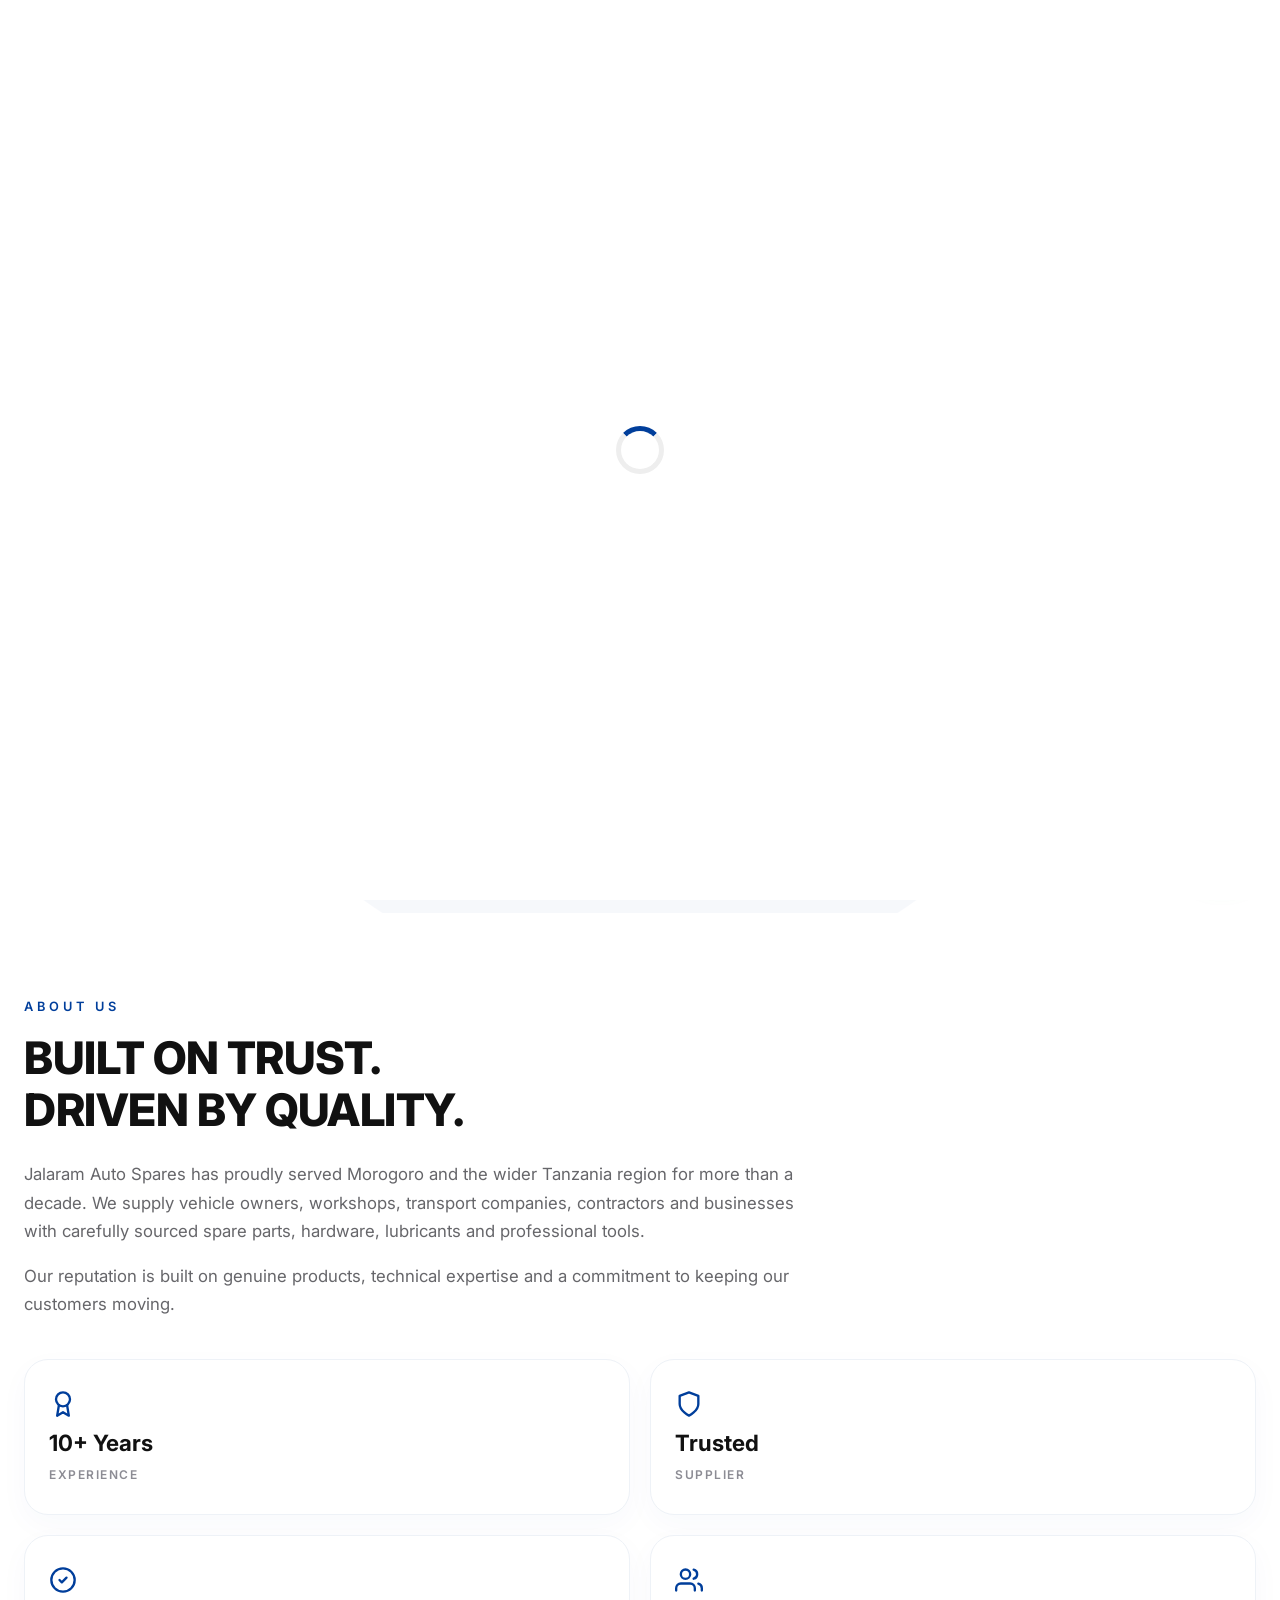
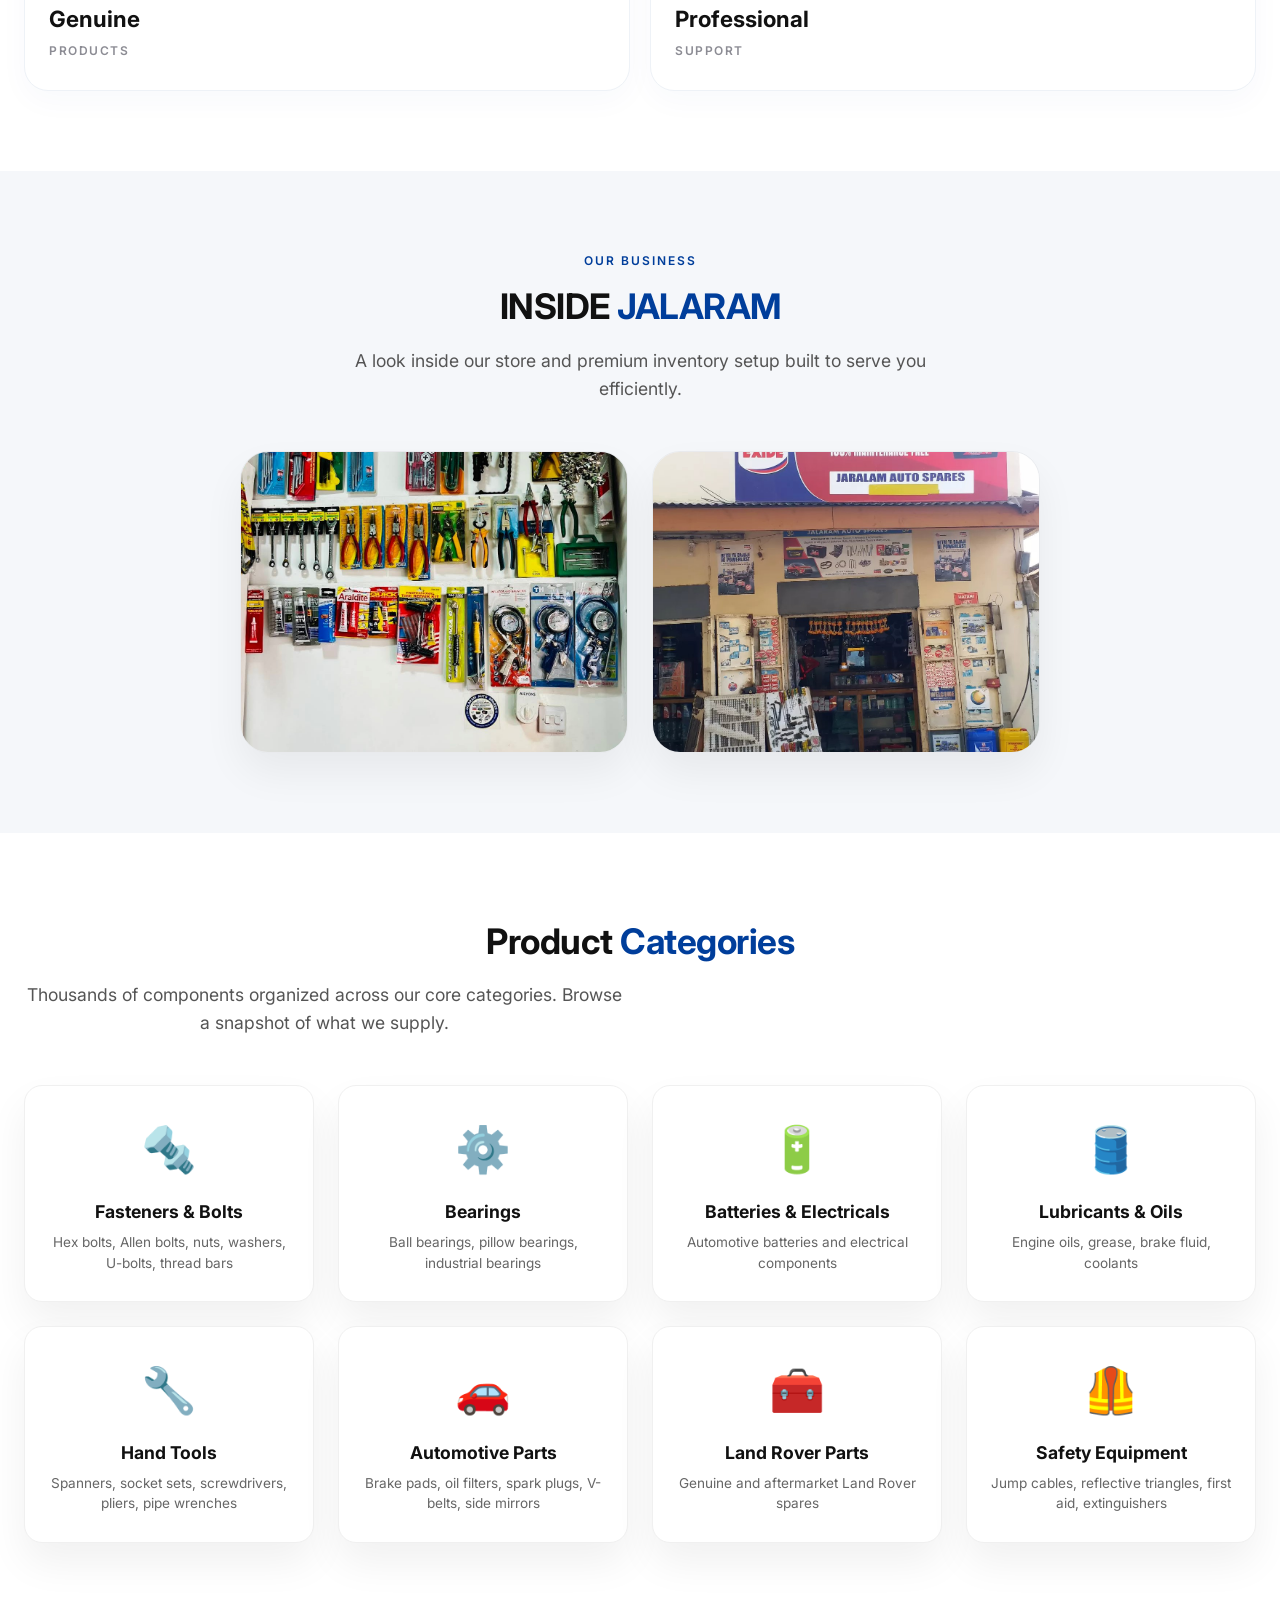
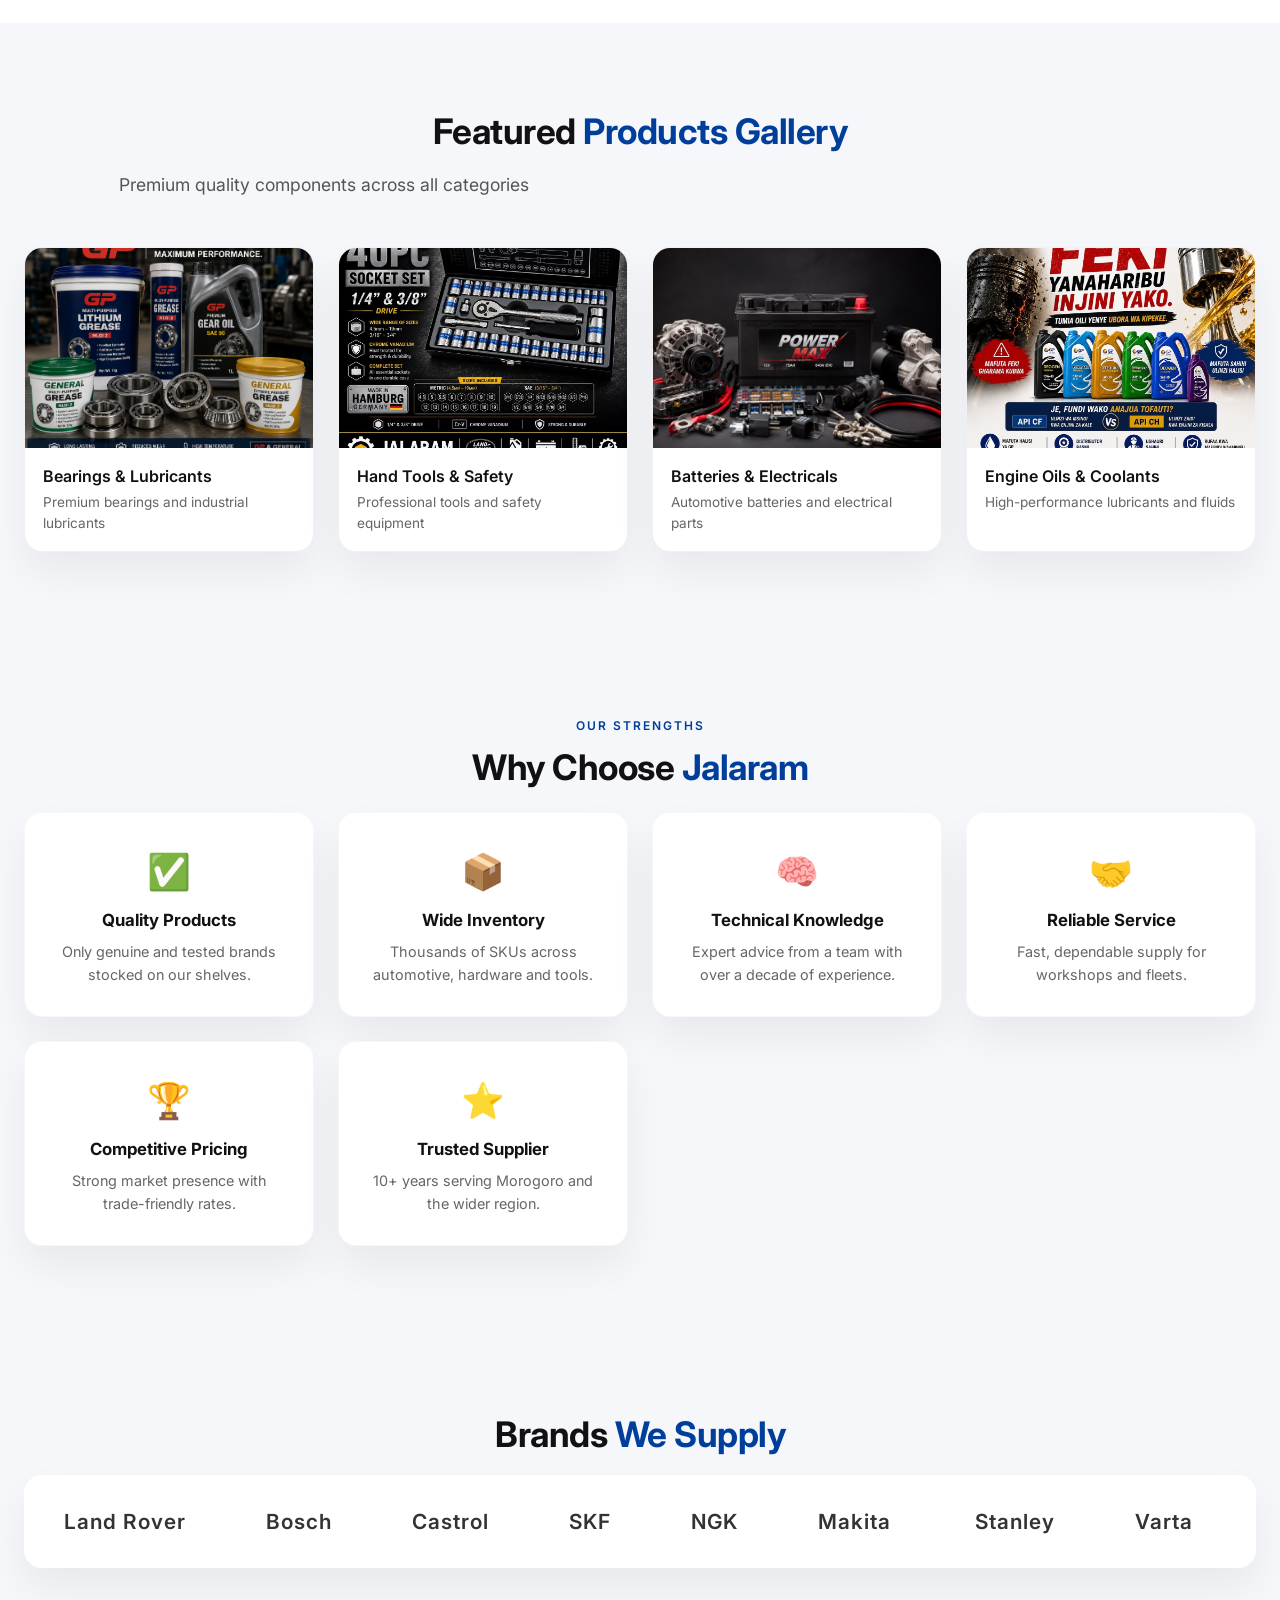
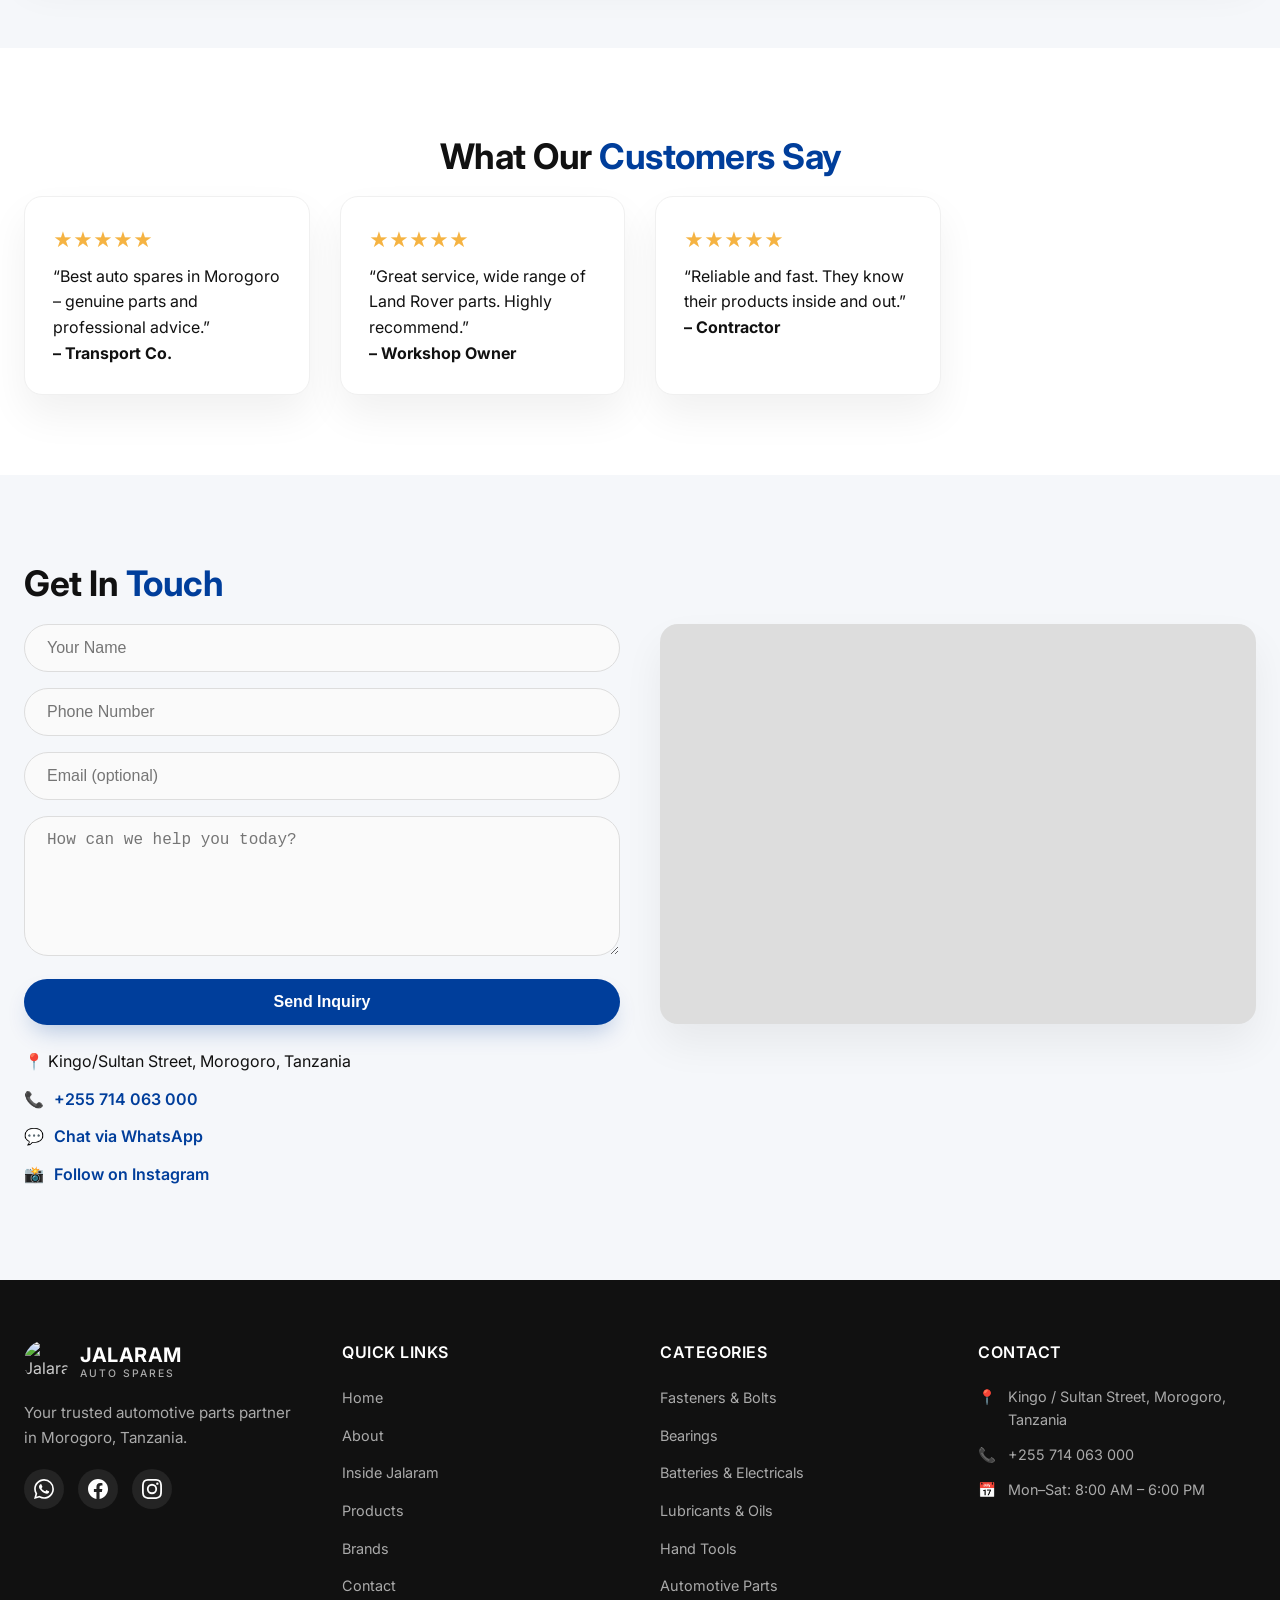
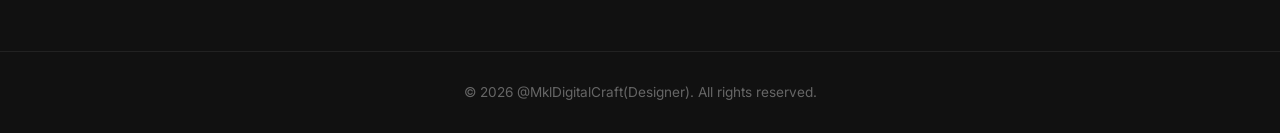
==== index.html @ 0042d27e "Add files via upload" ====
<!DOCTYPE html>
<html lang="en">
<head>
  <meta charset="UTF-8" />
  <meta name="viewport" content="width=device-width, initial-scale=1.0, maximum-scale=1.5" />
  <title>Jalaram Auto Spares – Premium Automotive Parts Tanzania</title>
  <meta name="description" content="Trusted automotive spare parts supplier in Morogoro, Tanzania. 10+ years experience. Bearings, batteries, lubricants, Land Rover parts & more." />
  <link rel="canonical" href="https://jalaramautospares.co.tz" />
  <meta property="og:title" content="Jalaram Auto Spares – Premium Automotive Parts" />
  <meta property="og:description" content="Quality spare parts, bearings, batteries, lubricants and professional tools in Morogoro." />
  <meta property="og:url" content="https://jalaramautospares.co.tz" />
  <meta property="og:type" content="website" />
  
    <link rel="stylesheet" href="style.css">
  
  <!-- Inter Font for Clean Typography -->
  <link rel="preconnect" href="https://fonts.googleapis.com">
  <link rel="preconnect" href="https://fonts.gstatic.com" crossorigin>
  <link href="https://fonts.googleapis.com/css2?family=Inter:wght@400;500;600;700&display=swap" rel="stylesheet">

  <script type="application/ld+json">
    {
      "@context": "https://schema.org",
      "@type": "AutomotiveBusiness",
      "name": "Jalaram Auto Spares",
      "description": "Premium automotive spare parts supplier in Morogoro, Tanzania.",
      "address": {
        "@type": "PostalAddress",
        "streetAddress": "Kingo/Sultan Street",
        "addressLocality": "Morogoro",
        "addressCountry": "TZ"
      },
      "telephone": "+255714063000",
      "url": "https://jalaramautospares.co.tz",
      "sameAs": [
        "https://www.instagram.com/jalaram_auto_spares_morogoro/",
        "https://api.whatsapp.com/send?phone=255714063000",
        "https://www.facebook.com/jalaramautospares"
      ]
    }
  </script>

</head>
<body>
<div id="loader"><div class="loader-spinner"></div></div>

<div class="top-bar">
  <div class="container">
    <div><span>📞 +255 714 063 000</span><span>📍 Kingo/Sultan St, Morogoro</span></div>
    <div>🕒 Mon–Sat: 8:00 – 18:00</div>
  </div>
</div>

<nav class="navbar" id="navbar">
  <div class="container">
    <a href="#home" class="brand-wrapper">
      <img src="logo.jpg" alt="Jalaram Auto Spares Logo" class="brand-logo" />
      <div class="brand-text-block">
        <span class="brand-main-name">Jalaram</span>
        <span class="brand-sub-name">Auto Spares</span>
      </div>
    </a>
    <ul class="nav-links">
      <li><a href="#home">Home</a></li>
      <li><a href="#about">About</a></li>
      <li><a href="#inside-jalaram">Inside Jalaram</a></li>
      <li><a href="#products">Products</a></li>
      <li><a href="#brands">Brands</a></li>
      <li><a href="#testimonials">Reviews</a></li>
      <li><a href="#contact">Contact</a></li>
    </ul>
    <button class="hamburger" id="hamburger" aria-label="Menu"><span></span><span></span><span></span></button>
  </div>
</nav>

<div class="mobile-menu" id="mobileMenu">
  <div class="menu-inner">
    <button class="close-btn" id="closeMenu">✕</button>
    <div class="menu-logo">
      <div class="brand-wrapper">
        <img src="frontview.png" alt="Jalaram Auto Spares Logo" class="brand-logo" />
        <div class="brand-text-block">
          <span class="brand-main-name">Jalaram</span>
          <span class="brand-sub-name">Auto Spares</span>
        </div>
      </div>
    </div>
    <ul>
      <li><a href="#home">Home</a></li>
      <li><a href="#about">About</a></li>
      <li><a href="#inside-jalaram">Inside Jalaram</a></li>
      <li><a href="#products">Products</a></li>
      <li><a href="#brands">Brands</a></li>
      <li><a href="#testimonials">Reviews</a></li>
      <li><a href="#contact">Contact</a></li>
    </ul>
    <div class="menu-contact">
      <p>📞 <a href="tel:+255714063000">+255 714 063 000</a></p>
      <p>📍 Kingo/Sultan St, Morogoro</p>
    </div>
  </div>
</div>

<section class="hero" id="home">
  <div class="container">
    <div class="hero-content">
      <div class="brand-badge">JALARAM AUTO SPARES</div>
      <div class="tagline">● TRUSTED OVER A DECADE</div>
      <h1>YOUR TRUSTED <span>AUTOMOTIVE</span> PARTS PARTNER</h1>
      <p>Quality spare parts, bearings, batteries, lubricants and professional tools — engineered for performance, supplied with integrity.</p>
      <div class="hero-buttons">
        <a href="tel:+255714063000" class="btn btn-primary btn-call">📞 CALL NOW</a>
        <a href="https://api.whatsapp.com/send?phone=255714063000" target="_blank" class="btn btn-whatsapp">💬 WHATSAPP US</a>
      </div>
      <div class="hero-stats">
        <div class="stat"><span class="number">10+</span><span class="label">YEARS</span></div>
        <div class="stat"><span class="number">5000+</span><span class="label">PRODUCTS</span></div>
        <div class="stat"><span class="number">100%</span><span class="label">GENUINE</span></div>
      </div>
    </div>
    <div class="hero-image">
      <img src="frontview.png" alt="Jalaram Auto Spares storefront" loading="lazy">
    </div>
  </div>
</section>

<!-- UPDATED ABOUT US SECTION TO MATCH 1000260926.png -->
<section id="about">
  <div class="container">
    <div class="about-story">
      <span class="about-label">About Us</span>
      <h2 class="about-heading">Built on trust.<br>Driven by quality.</h2>
      <p>Jalaram Auto Spares has proudly served Morogoro and the wider Tanzania region for more than a decade. We supply vehicle owners, workshops, transport companies, contractors and businesses with carefully sourced spare parts, hardware, lubricants and professional tools.</p>
      <p>Our reputation is built on genuine products, technical expertise and a commitment to keeping our customers moving.</p>
    </div>
    
    <div class="about-grid">
      <!-- Card 1 -->
      <div class="about-card">
        <div class="about-card-icon">
          <svg width="28" height="28" viewBox="0 0 24 24" fill="none" stroke="currentColor" stroke-width="2" stroke-linecap="round" stroke-linejoin="round"><circle cx="12" cy="8" r="6"/><path d="M15.477 12.89 17 22l-5-3-5 3 1.523-9.11"/></svg>
        </div>
        <span class="main-text">10+ Years</span>
        <span class="sub-text">Experience</span>
      </div>
      
      <!-- Card 2 -->
      <div class="about-card">
        <div class="about-card-icon">
          <svg width="28" height="28" viewBox="0 0 24 24" fill="none" stroke="currentColor" stroke-width="2" stroke-linecap="round" stroke-linejoin="round"><path d="M12 22s8-4 8-10V5l-8-3-8 3v7c0 6 8 10 8 10z"/></svg>
        </div>
        <span class="main-text">Trusted</span>
        <span class="sub-text">Supplier</span>
      </div>
      
      <!-- Card 3 -->
      <div class="about-card">
        <div class="about-card-icon">
          <svg width="28" height="28" viewBox="0 0 24 24" fill="none" stroke="currentColor" stroke-width="2" stroke-linecap="round" stroke-linejoin="round"><circle cx="12" cy="12" r="10"/><path d="m9 12 2 2 4-4"/></svg>
        </div>
        <span class="main-text">Genuine</span>
        <span class="sub-text">Products</span>
      </div>
      
      <!-- Card 4 -->
      <div class="about-card">
        <div class="about-card-icon">
          <svg width="28" height="28" viewBox="0 0 24 24" fill="none" stroke="currentColor" stroke-width="2" stroke-linecap="round" stroke-linejoin="round"><path d="M17 21v-2a4 4 0 0 0-4-4H5a4 4 0 0 0-4 4v2"/><circle cx="9" cy="7" r="4"/><path d="M23 21v-2a4 4 0 0 0-3-3.87"/><path d="M16 3.13a4 4 0 0 1 0 7.75"/></svg>
        </div>
        <span class="main-text">Professional</span>
        <span class="sub-text">Support</span>
      </div>
    </div>
  </div>
</section>

<section id="inside-jalaram" class="bg-light">
  <div class="container text-center">
    <span style="font-size:0.75rem; text-transform:uppercase; letter-spacing:2px; color:var(--primary); font-weight:600; display:block; margin-bottom:8px;">OUR BUSINESS</span>
    <h2 class="section-title">INSIDE <span>JALARAM</span></h2>
    <p class="section-sub">A look inside our store and premium inventory setup built to serve you efficiently.</p>
    
    <div class="inside-jalaram-grid">
      <div class="inside-card">
        <img src="in.png" alt="Inside Jalaram Auto Spares - Shelves and Stock" loading="lazy">
      </div>
      <div class="inside-card">
        <img src="into.png" alt="Jalaram Auto Spares Premium Tools" loading="lazy">
      </div>
    </div>
  </div>
</section>

<section id="products">
  <div class="container">
    <h2 class="section-title text-center">Product <span>Categories</span></h2>
    <p class="section-sub text-center">Thousands of components organized across our core categories. Browse a snapshot of what we supply.</p>
    <div class="category-grid">
      <div class="category-item">
        <div class="icon">🔩</div>
        <h4>Fasteners & Bolts</h4>
        <p>Hex bolts, Allen bolts, nuts, washers, U-bolts, thread bars</p>
      </div>
      <div class="category-item">
        <div class="icon">⚙️</div>
        <h4>Bearings</h4>
        <p>Ball bearings, pillow bearings, industrial bearings</p>
      </div>
      <div class="category-item">
        <div class="icon">🔋</div>
        <h4>Batteries & Electricals</h4>
        <p>Automotive batteries and electrical components</p>
      </div>
      <div class="category-item">
        <div class="icon">🛢️</div>
        <h4>Lubricants & Oils</h4>
        <p>Engine oils, grease, brake fluid, coolants</p>
      </div>
      <div class="category-item">
        <div class="icon">🔧</div>
        <h4>Hand Tools</h4>
        <p>Spanners, socket sets, screwdrivers, pliers, pipe wrenches</p>
      </div>
      <div class="category-item">
        <div class="icon">🚗</div>
        <h4>Automotive Parts</h4>
        <p>Brake pads, oil filters, spark plugs, V-belts, side mirrors</p>
      </div>
      <div class="category-item">
        <div class="icon">🧰</div>
        <h4>Land Rover Parts</h4>
        <p>Genuine and aftermarket Land Rover spares</p>
      </div>
      <div class="category-item">
        <div class="icon">🦺</div>
        <h4>Safety Equipment</h4>
        <p>Jump cables, reflective triangles, first aid, extinguishers</p>
      </div>
    </div>
  </div>
</section>

<section id="gallery" class="bg-light">
  <div class="container">
    <h2 class="section-title text-center">Featured <span>Products Gallery</span></h2>
    <p class="section-sub text-center">Premium quality components across all categories</p>
    <div class="featured-grid">
      <div class="featured-card">
        <img src="bearing.png" alt="Bearings & Lubricants" loading="lazy">
        <div class="info"><h4>Bearings & Lubricants</h4><p>Premium bearings and industrial lubricants</p></div>
      </div>
      <div class="featured-card">
        <img src="hander.png" alt="Hand Tools & Safety" loading="lazy">
        <div class="info"><h4>Hand Tools & Safety</h4><p>Professional tools and safety equipment</p></div>
      </div>
      <div class="featured-card">
        <img src="bat.png" alt="Batteries & Electricals" loading="lazy">
        <div class="info"><h4>Batteries & Electricals</h4><p>Automotive batteries and electrical parts</p></div>
      </div>
      <div class="featured-card">
        <img src="oils.png" alt="Engine Oils & Coolants" loading="lazy">
        <div class="info"><h4>Engine Oils & Coolants</h4><p>High-performance lubricants and fluids</p></div>
      </div>
    </div>
  </div>
</section>

<section id="why" class="why-section">
  <div class="container">
    <div class="text-center">
      <span class="section-label">OUR STRENGTHS</span>
      <h2 class="section-title">Why Choose <span>Jalaram</span></h2>
    </div>
    <div class="why-grid">
      <div class="why-item">
        <span class="why-icon">✅</span>
        <h4>Quality Products</h4>
        <p>Only genuine and tested brands stocked on our shelves.</p>
      </div>
      <div class="why-item">
        <span class="why-icon">📦</span>
        <h4>Wide Inventory</h4>
        <p>Thousands of SKUs across automotive, hardware and tools.</p>
      </div>
      <div class="why-item">
        <span class="why-icon">🧠</span>
        <h4>Technical Knowledge</h4>
        <p>Expert advice from a team with over a decade of experience.</p>
      </div>
      <div class="why-item">
        <span class="why-icon">🤝</span>
        <h4>Reliable Service</h4>
        <p>Fast, dependable supply for workshops and fleets.</p>
      </div>
      <div class="why-item">
        <span class="why-icon">🏆</span>
        <h4>Competitive Pricing</h4>
        <p>Strong market presence with trade-friendly rates.</p>
      </div>
      <div class="why-item">
        <span class="why-icon">⭐</span>
        <h4>Trusted Supplier</h4>
        <p>10+ years serving Morogoro and the wider region.</p>
      </div>
    </div>
  </div>
</section>

<section id="brands" class="bg-light">
  <div class="container">
    <h2 class="section-title text-center">Brands <span>We Supply</span></h2>
    <div class="brand-scroll">
      <div class="brand-track">
        <span>Land Rover</span><span>Bosch</span><span>Castrol</span><span>SKF</span><span>NGK</span><span>Makita</span>
        <span>Stanley</span><span>Varta</span><span>Exide</span><span>Gates</span><span>Febi</span><span>Mann Filter</span>
        <span>Land Rover</span><span>Bosch</span><span>Castrol</span><span>SKF</span><span>NGK</span><span>Makita</span>
      </div>
    </div>
  </div>
</section>

<section id="testimonials">
  <div class="container">
    <h2 class="section-title text-center">What Our <span>Customers Say</span></h2>
    <div class="testimonial-grid">
      <div class="testimonial-card"><div class="stars">★★★★★</div><p>“Best auto spares in Morogoro – genuine parts and professional advice.”</p><strong>– Transport Co.</strong></div>
      <div class="testimonial-card"><div class="stars">★★★★★</div><p>“Great service, wide range of Land Rover parts. Highly recommend.”</p><strong>– Workshop Owner</strong></div>
      <div class="testimonial-card"><div class="stars">★★★★★</div><p>“Reliable and fast. They know their products inside and out.”</p><strong>– Contractor</strong></div>
    </div>
  </div>
</section>

<section id="contact" class="bg-light">
  <div class="container">
    <h2 class="section-title">Get In <span>Touch</span></h2>
    <div class="contact-grid">
      <div>
        <form class="contact-form" id="contactForm">
          <input type="text" placeholder="Your Name" required />
          <input type="tel" placeholder="Phone Number" required />
          <input type="email" placeholder="Email (optional)" />
          <textarea placeholder="How can we help you today?" required></textarea>
          <button type="submit" class="btn btn-primary">Send Inquiry</button>
        </form>
        <div class="contact-details">
          <p>📍 Kingo/Sultan Street, Morogoro, Tanzania</p>
          <p>📞 <a href="tel:+255714063000">+255 714 063 000</a></p>
          <p>💬 <a href="https://api.whatsapp.com/send?phone=255714063000" target="_blank">Chat via WhatsApp</a></p>
          <p>📸 <a href="https://www.instagram.com/jalaram_auto_spares_morogoro/" target="_blank">Follow on Instagram</a></p>
        </div>
      </div>
      <div class="map-container">
        <iframe 
          src="https://www.google.com/maps/embed?pb=!1m18!1m12!1m3!1d1975.437352310084!2d37.659954!3d-6.822118!2m3!1f0!2f0!3f0!3m2!1i1024!2i768!4f13.1!3m3!1m2!1s0x184e4c3d5e4f8b7d%3A0x7b2f1b8a4e3c2d1f!2sKingo%2FSultan%20St%2C%20Morogoro!5e0!3m2!1sen!2stz!4v1680000000000" 
          loading="lazy" 
          allowfullscreen
          referrerpolicy="no-referrer-when-downgrade">
        </iframe>
      </div>
    </div>
  </div>
</section>

<footer>
  <div class="container">
    <div class="footer-brand">
      <div class="brand-wrapper">
        <img src="logo.jpg" alt="Jalaram Auto Spares Logo" class="brand-logo" />
        <div class="brand-text-block">
          <span class="brand-main-name">Jalaram</span>
          <span class="brand-sub-name">Auto Spares</span>
        </div>
      </div>
      <p>Your trusted automotive parts partner in Morogoro, Tanzania.</p>
      <div class="footer-social">
        <a href="https://api.whatsapp.com/send?phone=255714063000" target="_blank" aria-label="WhatsApp">
          <svg width="20" height="20" viewBox="0 0 24 24" fill="currentColor"><path d="M17.472 14.382c-.297-.149-1.758-.867-2.03-.967-.273-.099-.471-.148-.67.15-.197.297-.767.966-.94 1.164-.173.199-.347.223-.644.075-.297-.15-1.255-.463-2.39-1.475-.883-.788-1.48-1.761-1.653-2.059-.173-.297-.018-.458.13-.606.134-.133.298-.347.446-.52.149-.174.198-.298.298-.497.099-.198.05-.371-.025-.52-.075-.149-.669-1.612-.916-2.207-.242-.579-.487-.5-.669-.51-.173-.008-.371-.01-.57-.01-.198 0-.52.074-.792.372-.272.297-1.04 1.016-1.04 2.479 0 1.462 1.065 2.875 1.213 3.074.149.198 2.096 3.2 5.077 4.487.709.306 1.262.489 1.694.625.712.227 1.36.195 1.871.118.571-.085 1.758-.719 2.006-1.413.248-.694.248-1.289.173-1.413-.074-.124-.272-.198-.57-.347m-5.421 7.403h-.004a9.87 9.87 0 01-5.031-1.378l-.361-.214-3.741.982.998-3.648-.235-.374a9.86 9.86 0 01-1.51-5.26c.001-5.45 4.436-9.884 9.888-9.884 2.64 0 5.122 1.03 6.988 2.898a9.825 9.825 0 012.893 6.994c-.003 5.45-4.437 9.884-9.885 9.884m8.413-18.297A11.815 11.815 0 0012.05 0C5.495 0 .16 5.335.157 11.892c0 2.096.547 4.142 1.588 5.945L.057 24l6.305-1.654a11.882 11.882 0 005.683 1.448h.005c6.554 0 11.89-5.335 11.893-11.893a11.821 11.821 0 00-3.48-8.413z"/></svg>
        </a>
        <a href="https://www.facebook.com/jalaramautospares" target="_blank" aria-label="Facebook">
          <svg width="20" height="20" viewBox="0 0 24 24" fill="currentColor"><path d="M24 12.073c0-6.627-5.373-12-12-12s-12 5.373-12 12c0 5.99 4.388 10.954 10.125 11.854v-8.385H7.078v-3.47h3.047V9.43c0-3.007 1.792-4.669 4.533-4.669 1.312 0 2.686.235 2.686.235v2.953H15.83c-1.491 0-1.956.925-1.956 1.874v2.25h3.328l-.532 3.47h-2.796v8.385C19.612 23.027 24 18.062 24 12.073z"/></svg>
        </a>
        <a href="https://www.instagram.com/jalaram_auto_spares_morogoro/" target="_blank" aria-label="Instagram">
          <svg width="20" height="20" viewBox="0 0 24 24" fill="currentColor"><path d="M12 2.163c3.204 0 3.584.012 4.85.07 3.252.148 4.771 1.691 4.919 4.919.058 1.265.069 1.645.069 4.849 0 3.205-.012 3.584-.069 4.849-.149 3.225-1.664 4.771-4.919 4.919-1.266.058-1.644.07-4.85.07-3.204 0-3.584-.012-4.849-.07-3.26-.149-4.771-1.699-4.919-4.92-.058-1.265-.07-1.644-.07-4.849 0-3.204.013-3.583.07-4.849.149-3.227 1.664-4.771 4.919-4.919 1.266-.057 1.645-.069 4.849-.069zM12 0C8.741 0 8.333.014 7.053.072 2.695.272.273 2.69.073 7.052.014 8.333 0 8.741 0 12c0 3.259.014 3.668.072 4.948.2 4.358 2.618 6.78 6.98 6.98C8.333 23.986 8.741 24 12 24c3.259 0 3.668-.014 4.948-.072 4.354-.2 6.782-2.618 6.979-6.98.059-1.28.073-1.689.073-4.948 0-3.259-.014-3.667-.072-4.947-.196-4.354-2.617-6.78-6.979-6.98C15.668.014 15.259 0 12 0zm0 5.838a6.162 6.162 0 100 12.324 6.162 6.162 0 000-12.324zM12 16a4 4 0 110-8 4 4 0 010 8zm6.406-11.845a1.44 1.44 0 100 2.881 1.44 1.44 0 000-2.881z"/></svg>
        </a>
      </div>
    </div>
    <div>
      <h4>QUICK LINKS</h4>
      <ul>
        <li><a href="#home">Home</a></li>
        <li><a href="#about">About</a></li>
        <li><a href="#inside-jalaram">Inside Jalaram</a></li>
        <li><a href="#products">Products</a></li>
        <li><a href="#brands">Brands</a></li>
        <li><a href="#contact">Contact</a></li>
      </ul>
    </div>
    <div>
      <h4>CATEGORIES</h4>
      <ul>
        <li><a href="#products">Fasteners & Bolts</a></li>
        <li><a href="#products">Bearings</a></li>
        <li><a href="#products">Batteries & Electricals</a></li>
        <li><a href="#products">Lubricants & Oils</a></li>
        <li><a href="#products">Hand Tools</a></li>
        <li><a href="#products">Automotive Parts</a></li>
      </ul>
    </div>
    <div class="contact-info">
      <h4>CONTACT</h4>
      <p><span class="icon">📍</span> Kingo / Sultan Street, Morogoro, Tanzania</p>
      <p><span class="icon">📞</span> +255 714 063 000</p>
      <p><span class="icon">📅</span> Mon–Sat: 8:00 AM – 6:00 PM</p>
    </div>
  </div>
  <div class="footer-bottom">© 2026 @MklDigitalCraft(Designer). All rights reserved.</div>
</footer>

<a href="https://api.whatsapp.com/send?phone=255714063000" target="_blank" class="float-whatsapp" aria-label="WhatsApp">💬</a>
<button class="back-top" id="backTop" aria-label="Back to top">⬆</button>

<script href="script.js"></script>
</body>
</html>
---- style.css ----
/* ----- RESET & BASE ----- */
    * {
      margin: 0;
      padding: 0;
      box-sizing: border-box;
    }

    :root {
      --primary: #003E9B;
      --primary-dark: #002f7a;
      --primary-light: #e6eff9;
      --dark: #111111;
      --light: #FFFFFF;
      --gray-bg: #f5f7fa;
      --shadow: 0 20px 40px rgba(0, 0, 0, 0.06);
      --radius: 18px;
      --transition: all 0.3s cubic-bezier(0.25, 0.46, 0.45, 0.94);
    }

    html {
      scroll-behavior: smooth;
    }

    body {
      font-family: 'Inter', -apple-system, BlinkMacSystemFont, 'Segoe UI', Roboto, Helvetica, Arial, sans-serif;
      background: var(--light);
      color: var(--dark);
      line-height: 1.6;
      overflow-x: hidden;
    }

    img {
      max-width: 100%;
      height: auto;
      display: block;
    }

    a {
      text-decoration: none;
      color: inherit;
    }

    .container {
      max-width: 1280px;
      margin: 0 auto;
      padding: 0 24px;
    }

    /* ----- BRAND IDENTITY STYLES ----- */
    .brand-wrapper {
      display: flex;
      align-items: center;
      gap: 12px;
      text-decoration: none;
    }

    .brand-logo {
      width: 44px;
      height: 44px;
      border-radius: 50%;
      object-fit: cover;
    }

    .brand-text-block {
      display: flex;
      flex-direction: column;
      line-height: 1.1;
    }

    .brand-main-name {
      font-family: 'Inter', sans-serif;
      font-weight: 700;
      font-size: 1.25rem;
      color: var(--dark);
      letter-spacing: 0.5px;
      text-transform: uppercase;
    }

    .brand-sub-name {
      font-family: 'Inter', sans-serif;
      font-weight: 500;
      font-size: 0.65rem;
      color: #7c7c80;
      letter-spacing: 2px;
      text-transform: uppercase;
      margin-top: 2px;
    }

    /* Dark theme override for footer branding */
    .footer-brand .brand-main-name {
      color: #ffffff;
    }
    .footer-brand .brand-sub-name {
      color: #aaa;
    }

    /* ----- LOADER ----- */
    #loader {
      position: fixed;
      inset: 0;
      background: var(--light);
      display: flex;
      align-items: center;
      justify-content: center;
      z-index: 9999;
      transition: opacity 0.6s ease;
    }
    #loader.hidden {
      opacity: 0;
      pointer-events: none;
    }
    .loader-spinner {
      width: 48px;
      height: 48px;
      border: 5px solid #eee;
      border-top: 5px solid var(--primary);
      border-radius: 50%;
      animation: spin 0.8s linear infinite;
    }
    @keyframes spin { to { transform: rotate(360deg); } }

    /* ----- TOP BAR ----- */
    .top-bar {
      background: var(--dark);
      color: #ccc;
      font-size: 0.85rem;
      padding: 8px 0;
      display: none;
    }
    .top-bar .container {
      display: flex;
      flex-wrap: wrap;
      justify-content: space-between;
      align-items: center;
    }
    .top-bar a { color: #fff; }
    .top-bar span { margin-right: 20px; }
    @media (min-width: 768px) { .top-bar { display: block; } }

    /* ----- NAVBAR ----- */
    .navbar {
      position: sticky;
      top: 0;
      background: rgba(255, 255, 255, 0.98);
      backdrop-filter: blur(8px);
      -webkit-backdrop-filter: blur(8px);
      box-shadow: 0 2px 20px rgba(0, 0, 0, 0.06);
      z-index: 1000;
      padding: 10px 0;
      transition: var(--transition);
      border-bottom: 1px solid rgba(0,0,0,0.05);
    }
    .navbar .container {
      display: flex;
      justify-content: space-between;
      align-items: center;
    }

    .nav-links {
      display: none;
      gap: 32px;
      list-style: none;
      font-weight: 500;
    }
    .nav-links a {
      position: relative;
      padding: 4px 0;
      font-size: 0.95rem;
      color: #222;
    }
    .nav-links a::after {
      content: '';
      position: absolute;
      bottom: 0;
      left: 0;
      width: 0;
      height: 2px;
      background: var(--primary);
      transition: var(--transition);
    }
    .nav-links a:hover::after { width: 100%; }

    .hamburger {
      display: flex;
      flex-direction: column;
      gap: 5px;
      background: none;
      border: none;
      cursor: pointer;
      padding: 4px;
    }
    .hamburger span {
      display: block;
      width: 28px;
      height: 2.5px;
      background: var(--dark);
      transition: var(--transition);
    }
    @media (min-width: 992px) {
      .nav-links { display: flex; }
      .hamburger { display: none; }
    }
    @media (max-width: 991px) {
      .brand-logo { width: 38px; height: 38px; }
      .brand-main-name { font-size: 1.1rem; }
      .brand-sub-name { font-size: 0.55rem; }
    }

    /* Mobile menu */
    .mobile-menu {
      position: fixed;
      top: 0;
      left: 0;
      width: 100%;
      height: 100vh;
      background: rgba(0, 0, 0, 0.6);
      backdrop-filter: blur(8px);
      z-index: 2000;
      display: none;
      justify-content: center;
      align-items: center;
    }
    .mobile-menu.open { display: flex; }
    .mobile-menu .menu-inner {
      background: var(--light);
      padding: 40px 32px 32px;
      border-radius: 28px;
      width: 90%;
      max-width: 380px;
      text-align: center;
      position: relative;
      box-shadow: 0 40px 80px rgba(0,0,0,0.2);
    }
    .mobile-menu .close-btn {
      position: absolute;
      top: 16px;
      right: 20px;
      background: none;
      border: none;
      font-size: 1.8rem;
      cursor: pointer;
      color: #888;
      transition: var(--transition);
    }
    .mobile-menu .close-btn:hover { color: var(--dark); }
    .mobile-menu .menu-logo {
      margin-bottom: 24px;
      display: flex;
      justify-content: center;
    }
    .mobile-menu .menu-logo .brand-logo {
      width: 50px;
      height: 50px;
    }
    .mobile-menu .menu-logo .brand-main-name {
      font-size: 1.35rem;
    }
    .mobile-menu .menu-logo .brand-sub-name {
      font-size: 0.7rem;
    }
    .mobile-menu ul {
      list-style: none;
      display: flex;
      flex-direction: column;
      gap: 16px;
      font-size: 1.1rem;
      font-weight: 500;
    }
    .mobile-menu ul a {
      display: block;
      padding: 10px 0;
      border-bottom: 1px solid #f0f0f0;
      transition: var(--transition);
    }
    .mobile-menu ul a:hover { color: var(--primary); }
    .mobile-menu .menu-contact {
      margin-top: 24px;
      padding-top: 20px;
      border-top: 1px solid #eee;
      font-size: 0.9rem;
      color: #555;
    }
    .mobile-menu .menu-contact a {
      color: var(--primary);
      font-weight: 600;
    }

    /* ----- BUTTONS ----- */
    .btn {
      display: inline-flex;
      align-items: center;
      justify-content: center;
      gap: 8px;
      padding: 14px 34px;
      border-radius: 60px;
      font-weight: 600;
      border: none;
      cursor: pointer;
      transition: var(--transition);
      font-size: 1rem;
    }
    .btn-primary {
      background: var(--primary);
      color: #fff;
      box-shadow: 0 12px 24px -8px rgba(0, 62, 155, 0.3);
    }
    .btn-primary:hover {
      background: var(--primary-dark);
      transform: scale(1.02);
      box-shadow: 0 16px 32px -8px rgba(0, 62, 155, 0.4);
    }
    .btn-whatsapp {
      background: transparent;
      border: 2px solid #25D366;
      color: #25D366;
    }
    .btn-whatsapp:hover {
      background: #25D366;
      color: #fff;
      transform: scale(1.02);
    }
    .btn-call {
      background: var(--primary);
      color: #fff;
    }
    .btn-call:hover {
      background: var(--primary-dark);
    }

    /* ----- HERO ----- */
    .hero {
      min-height: 90vh;
      display: flex;
      align-items: center;
      background: #ffffff;
      position: relative;
      overflow: hidden;
      padding: 60px 0 40px;
    }
    .hero::before {
      content: '';
      position: absolute;
      inset: 0;
      background: url('data:image/svg+xml;utf8,<svg xmlns="http://www.w3.org/2000/svg" viewBox="0 0 800 800" opacity="0.03"><circle cx="400" cy="400" r="300" fill="%23003E9B"/></svg>') no-repeat center/cover;
    }
    .hero .container {
      position: relative;
      z-index: 2;
      display: grid;
      gap: 40px;
    }
    .hero-content .brand-badge {
      display: inline-block;
      background: var(--primary);
      color: #fff;
      font-size: 0.7rem;
      font-weight: 600;
      text-transform: uppercase;
      letter-spacing: 2px;
      padding: 4px 16px;
      border-radius: 60px;
      margin-bottom: 16px;
    }
    .hero-content h1 {
      font-size: 2.8rem;
      font-weight: 700;
      line-height: 1.1;
      letter-spacing: -1px;
      margin-bottom: 8px;
    }
    .hero-content h1 span { color: var(--primary); }
    .hero-content .tagline {
      font-size: 0.9rem;
      text-transform: uppercase;
      letter-spacing: 3px;
      color: #888;
      margin-bottom: 12px;
      font-weight: 500;
    }
    .hero-content p {
      font-size: 1.15rem;
      color: #444;
      max-width: 540px;
      margin-bottom: 28px;
      line-height: 1.7;
    }
    .hero-buttons { display: flex; flex-wrap: wrap; gap: 16px; margin-bottom: 32px; }
    .hero-buttons .btn { border-radius: 60px !important; }
    .hero-stats {
      display: flex;
      gap: 40px;
      flex-wrap: wrap;
      padding-top: 20px;
      border-top: 1px solid #eee;
    }
    .hero-stats .stat {
      display: flex;
      flex-direction: column;
    }
    .hero-stats .stat .number {
      font-size: 1.8rem;
      font-weight: 700;
      color: var(--primary);
      line-height: 1.2;
    }
    .hero-stats .stat .label {
      font-size: 0.75rem;
      text-transform: uppercase;
      letter-spacing: 1px;
      color: #888;
      font-weight: 500;
    }
    .hero-image {
      display: flex;
      justify-content: center;
      align-items: center;
    }
    .hero-image img {
      border-radius: 32px;
      box-shadow: 0 40px 80px rgba(0, 0, 0, 0.08);
      max-height: 400px;
      object-fit: cover;
      width: 100%;
    }
    @media (min-width: 768px) {
      .hero .container { grid-template-columns: 1fr 1fr; align-items: center; }
      .hero-content h1 { font-size: 3.6rem; }
    }
    @media (max-width: 767px) {
      .hero-content h1 { font-size: 2.2rem; }
      .hero { min-height: 70vh; }
      .hero-stats { gap: 24px; }
      .hero-stats .stat .number { font-size: 1.4rem; }
    }

    /* ----- SECTION COMMON ----- */
    section { padding: 80px 0; }
    .section-title {
      font-size: 2.2rem;
      font-weight: 700;
      margin-bottom: 12px;
      letter-spacing: -0.5px;
    }
    .section-title span { color: var(--primary); }
    .section-sub {
      color: #555;
      max-width: 600px;
      margin-bottom: 48px;
      font-size: 1.1rem;
    }
    .text-center { text-align: center; }
    .text-center .section-sub { margin-left: auto; margin-right: auto; }

    /* ----- RE-STYLED ABOUT SECTION (MATCHING IMAGE 1000260926.png) ----- */
    .about-story {
      max-width: 100%;
      margin-bottom: 40px;
    }
    .about-label {
      font-size: 0.8rem;
      text-transform: uppercase;
      letter-spacing: 4px;
      color: var(--primary);
      font-weight: 600;
      margin-bottom: 16px;
      display: inline-block;
    }
    .about-heading {
      font-size: 2.8rem;
      font-weight: 800;
      line-height: 1.15;
      letter-spacing: -0.5px;
      color: var(--dark);
      text-transform: uppercase;
      margin-bottom: 24px;
    }
    .about-story p {
      color: #66666a;
      font-size: 1.05rem;
      line-height: 1.7;
      margin-bottom: 16px;
      max-width: 800px;
    }
    .about-grid {
      display: grid;
      grid-template-columns: repeat(2, 1fr);
      gap: 20px;
    }
    .about-card {
      background: #ffffff;
      padding: 30px 24px;
      border-radius: 24px;
      border: 1px solid #eef2f7;
      box-shadow: 0 10px 30px rgba(0, 62, 155, 0.03);
      text-align: left;
      display: flex;
      flex-direction: column;
      gap: 8px;
      transition: var(--transition);
    }
    .about-card:hover {
      transform: translateY(-4px);
      box-shadow: 0 15px 35px rgba(0, 62, 155, 0.06);
    }
    .about-card-icon {
      color: var(--primary);
      display: flex;
      align-items: center;
      margin-bottom: 4px;
    }
    .about-card .main-text {
      font-size: 1.4rem;
      font-weight: 700;
      color: var(--dark);
      line-height: 1.2;
    }
    .about-card .sub-text {
      font-size: 0.75rem;
      text-transform: uppercase;
      letter-spacing: 1.5px;
      color: #8c8c94;
      font-weight: 600;
    }
    @media (max-width: 767px) {
      .about-heading { font-size: 2.1rem; }
      .about-grid { grid-template-columns: 1fr; gap: 16px; }
      .about-card { padding: 24px 20px; }
    }

    /* ----- INSIDE JALARAM SECTION ----- */
    .inside-jalaram-grid {
      display: grid;
      grid-template-columns: 1fr;
      gap: 24px;
      max-width: 800px;
      margin: 0 auto;
    }
    @media (min-width: 768px) {
      .inside-jalaram-grid { grid-template-columns: 1fr 1fr; }
    }
    .inside-card {
      overflow: hidden;
      border-radius: 28px;
      box-shadow: var(--shadow);
      border: 1px solid rgba(0, 0, 0, 0.05);
    }
    .inside-card img {
      width: 100%;
      height: 300px;
      object-fit: cover;
      display: block;
    }

    /* ----- CATEGORIES ----- */
    .category-grid {
      display: grid;
      grid-template-columns: repeat(auto-fill, minmax(240px, 1fr));
      gap: 24px;
    }
    .category-item {
      background: #fff;
      border-radius: var(--radius);
      padding: 28px 20px;
      text-align: center;
      box-shadow: var(--shadow);
      border: 1px solid #f0f0f0;
      transition: var(--transition);
    }
    .category-item:hover { transform: translateY(-6px); border-color: var(--primary); box-shadow: 0 20px 40px rgba(0,0,0,0.08); }
    .category-item .icon { font-size: 2.8rem; margin-bottom: 12px; }
    .category-item h4 { font-size: 1.1rem; font-weight: 700; color: var(--dark); margin-bottom: 6px; }
    .category-item p { font-size: 0.85rem; color: #666; line-height: 1.5; }

    /* Featured Products Gallery */
    .featured-grid {
      display: grid;
      grid-template-columns: repeat(auto-fill, minmax(240px, 1fr));
      gap: 24px;
    }
    .featured-card {
      background: #fff;
      border-radius: var(--radius);
      overflow: hidden;
      box-shadow: var(--shadow);
      transition: var(--transition);
      border: 1px solid #f0f0f0;
    }
    .featured-card:hover { transform: translateY(-6px); box-shadow: 0 20px 40px rgba(0,0,0,0.08); }
    .featured-card img {
      width: 100%;
      height: 200px;
      object-fit: cover;
    }
    .featured-card .info { padding: 16px 18px; }
    .featured-card .info h4 { font-size: 1rem; font-weight: 600; margin-bottom: 2px; }
    .featured-card .info p { font-size: 0.85rem; color: #666; }

    /* ----- WHY CHOOSE US ----- */
    .why-section {
      background: var(--gray-bg);
    }
    .why-section .section-label {
      display: inline-block;
      font-size: 0.75rem;
      text-transform: uppercase;
      letter-spacing: 2px;
      color: var(--primary);
      font-weight: 600;
      margin-bottom: 4px;
    }
    .why-grid {
      display: grid;
      grid-template-columns: repeat(auto-fill, minmax(240px, 1fr));
      gap: 24px;
      margin-top: 16px;
    }
    .why-item {
      background: #fff;
      padding: 30px 24px;
      border-radius: var(--radius);
      box-shadow: var(--shadow);
      text-align: center;
      transition: var(--transition);
      border: 1px solid rgba(0,0,0,0.03);
    }
    .why-item:hover {
      transform: translateY(-6px);
      box-shadow: 0 25px 50px rgba(0,0,0,0.08);
    }
    .why-item .why-icon {
      font-size: 2.2rem;
      font-weight: 700;
      color: var(--primary);
      margin-bottom: 8px;
      display: block;
    }
    .why-item h4 {
      font-size: 1.05rem;
      font-weight: 700;
      color: var(--dark);
      margin-bottom: 6px;
    }
    .why-item p {
      font-size: 0.9rem;
      color: #666;
      line-height: 1.6;
    }

    /* ----- BRANDS ----- */
    .brand-scroll {
      overflow: hidden;
      white-space: nowrap;
      background: #fff;
      padding: 30px 0;
      border-radius: var(--radius);
      box-shadow: var(--shadow);
    }
    .brand-track {
      display: inline-block;
      animation: scrollBrands 28s linear infinite;
    }
    .brand-track span {
      display: inline-block;
      margin: 0 40px;
      font-weight: 600;
      font-size: 1.3rem;
      color: #333;
      letter-spacing: 1px;
    }
    @keyframes scrollBrands {
      0% { transform: translateX(0); }
      100% { transform: translateX(-50%); }
    }

    /* ----- TESTIMONIALS ----- */
    .testimonial-grid {
      display: grid;
      grid-template-columns: repeat(auto-fill, minmax(280px, 1fr));
      gap: 30px;
    }
    .testimonial-card {
      background: #fff;
      border-radius: var(--radius);
      padding: 28px;
      box-shadow: var(--shadow);
      border: 1px solid #f0f0f0;
    }
    .testimonial-card .stars { color: #f5b342; font-size: 1.2rem; margin-bottom: 8px; }

    /* ----- MAP / CONTACT ----- */
    .contact-grid {
      display: grid;
      grid-template-columns: 1fr 1fr;
      gap: 40px;
    }
    .contact-form input, .contact-form textarea {
      width: 100%;
      padding: 14px 22px;
      border: 1px solid #ddd;
      border-radius: 60px;
      font-size: 1rem;
      margin-bottom: 16px;
      transition: var(--transition);
      background: #fafafa;
    }
    .contact-form textarea { border-radius: 24px; min-height: 140px; resize: vertical; }
    .contact-form input:focus, .contact-form textarea:focus {
      border-color: var(--primary);
      outline: none;
      background: #fff;
    }
    .contact-form button {
      width: 100%;
    }
    .map-container {
      border-radius: var(--radius);
      overflow: hidden;
      height: 400px;
      background: #ddd;
      box-shadow: var(--shadow);
    }
    .map-container iframe {
      width: 100%;
      height: 100%;
      border: 0;
    }
    .contact-details { margin-top: 24px; }
    .contact-details p { margin-bottom: 12px; font-size: 1rem; display: flex; align-items: center; gap: 10px;}
    .contact-details a { color: var(--primary); font-weight: 600; }
    @media (max-width: 768px) { .contact-grid { grid-template-columns: 1fr; } }

    /* ----- FOOTER ----- */
    footer {
      background: var(--dark);
      color: #ccc;
      padding: 60px 0 30px;
    }
    footer .container {
      display: grid;
      grid-template-columns: repeat(auto-fit, minmax(220px, 1fr));
      gap: 40px;
    }
    footer .footer-brand {
      display: flex;
      flex-direction: column;
    }
    footer .footer-brand p {
      color: #aaa;
      font-size: 0.95rem;
      max-width: 280px;
      line-height: 1.7;
      margin-top: 16px;
    }
    footer .footer-social {
      display: flex;
      gap: 14px;
      margin-top: 18px;
    }
    footer .footer-social a {
      display: inline-flex;
      align-items: center;
      justify-content: center;
      width: 40px;
      height: 40px;
      border-radius: 50%;
      background: rgba(255,255,255,0.08);
      color: #fff;
      font-size: 1.2rem;
      transition: var(--transition);
    }
    footer .footer-social a:hover {
      background: var(--primary);
      transform: translateY(-2px);
    }
    footer h4 {
      color: #fff;
      font-size: 1rem;
      font-weight: 600;
      margin-bottom: 20px;
      letter-spacing: 0.5px;
    }
    footer ul {
      list-style: none;
    }
    footer ul li {
      margin-bottom: 12px;
    }
    footer ul li a {
      color: #aaa;
      font-size: 0.9rem;
      transition: var(--transition);
    }
    footer ul li a:hover {
      color: #fff;
    }
    footer .contact-info p {
      color: #aaa;
      font-size: 0.9rem;
      margin-bottom: 12px;
      display: flex;
      align-items: flex-start;
      gap: 10px;
    }
    footer .contact-info p .icon {
      min-width: 20px;
    }
    footer .footer-bottom {
      text-align: center;
      padding-top: 30px;
      margin-top: 40px;
      border-top: 1px solid #222;
      font-size: 0.85rem;
      color: #666;
    }

    /* ----- FLOATING BUTTONS ----- */
    .float-whatsapp {
      position: fixed;
      bottom: 28px;
      right: 28px;
      background: #25D366;
      color: #fff;
      width: 60px;
      height: 60px;
      border-radius: 50%;
      display: flex;
      align-items: center;
      justify-content: center;
      font-size: 2rem;
      box-shadow: 0 8px 24px rgba(37, 211, 102, 0.4);
      z-index: 900;
      transition: var(--transition);
    }
    .float-whatsapp:hover { transform: scale(1.08); }
    
    .back-top {
      position: fixed;
      bottom: 104px;
      right: 34px;
      background: var(--primary);
      color: #fff;
      width: 48px;
      height: 48px;
      border-radius: 50%;
      display: flex;
      align-items: center;
      justify-content: center;
      font-size: 1.4rem;
      opacity: 0;
      pointer-events: none;
      transition: var(--transition);
      z-index: 900;
      box-shadow: 0 4px 12px rgba(0, 0, 0, 0.2);
      border: none;
      cursor: pointer;
    }
    .back-top.visible { opacity: 1; pointer-events: auto; }

    /* ----- REVEAL ANIMATION ----- */
    .reveal {
      opacity: 0;
      transform: translateY(30px);
      transition: opacity 0.8s ease, transform 0.8s ease;
    }
    .reveal.visible {
      opacity: 1;
      transform: translateY(0);
    }

    /* ----- MISC ----- */
    .bg-light { background: var(--gray-bg); }
    .mt-16 { margin-top: 16px; }
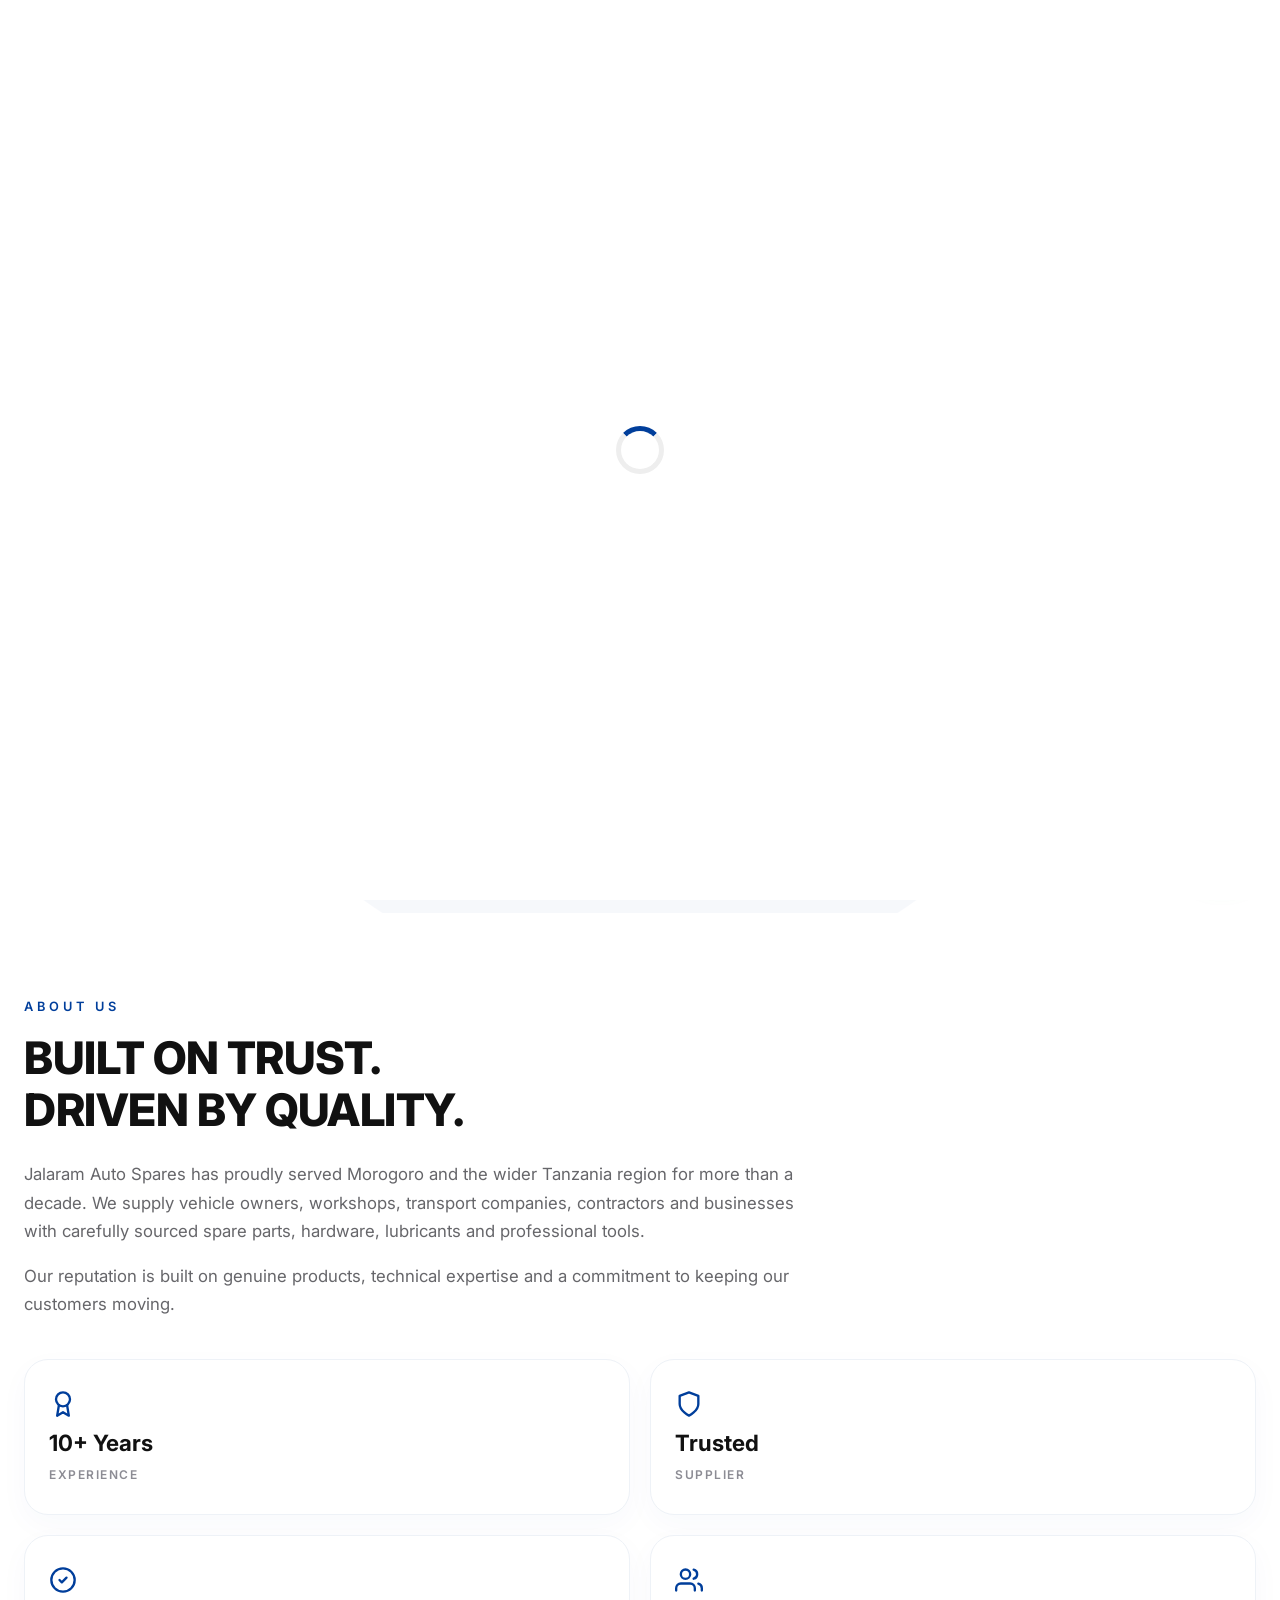
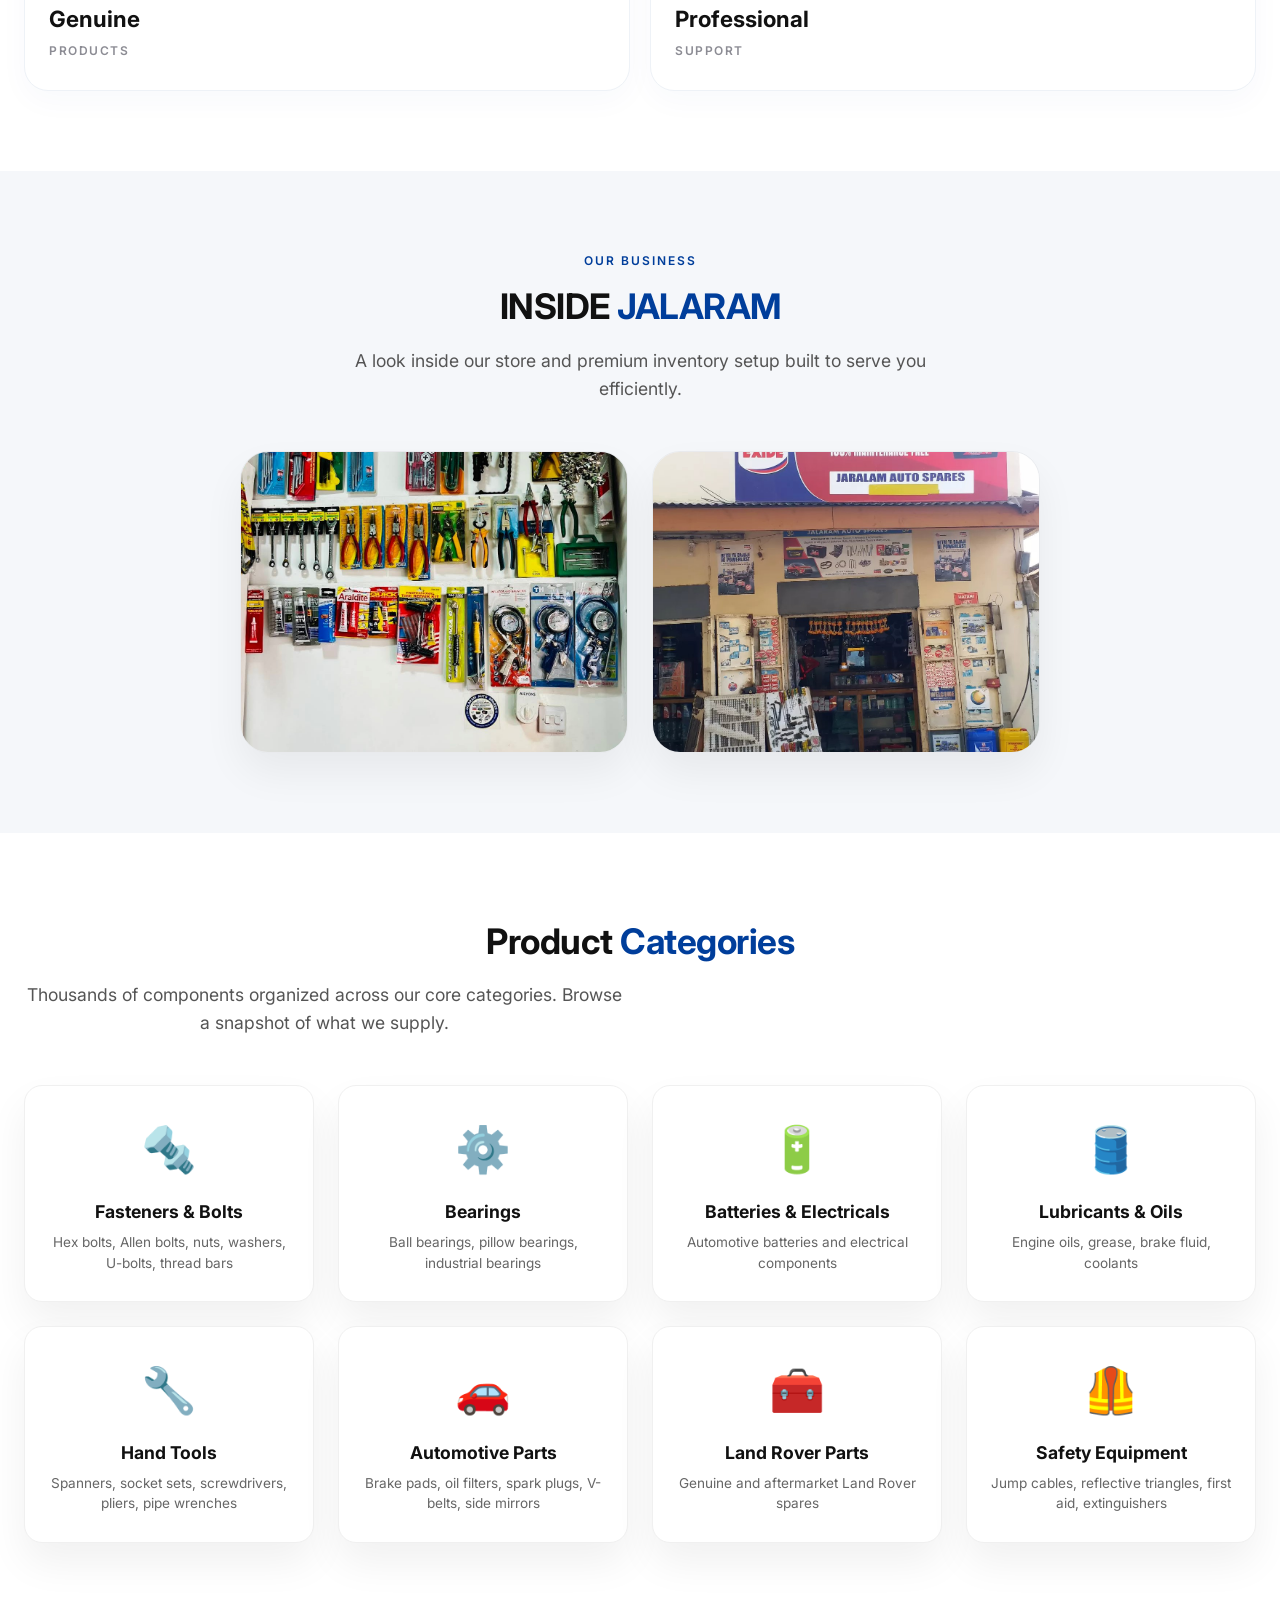
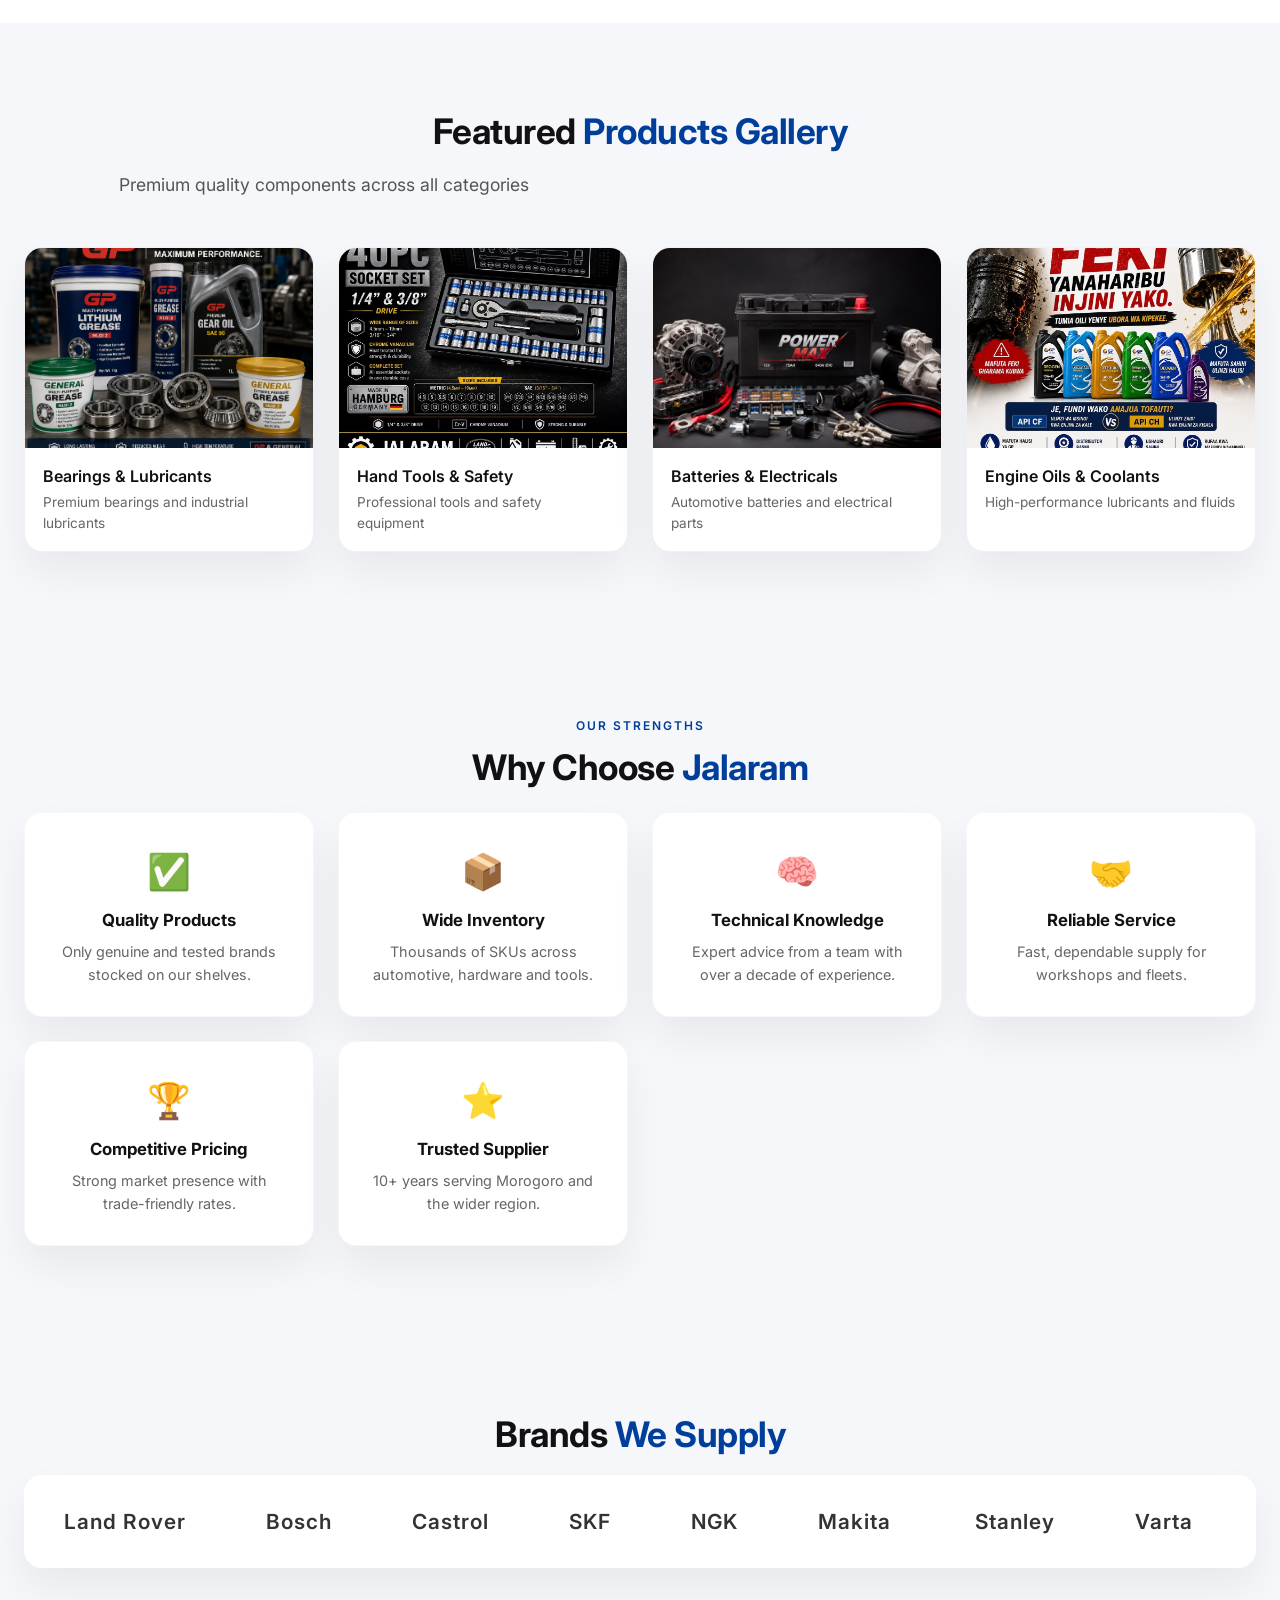
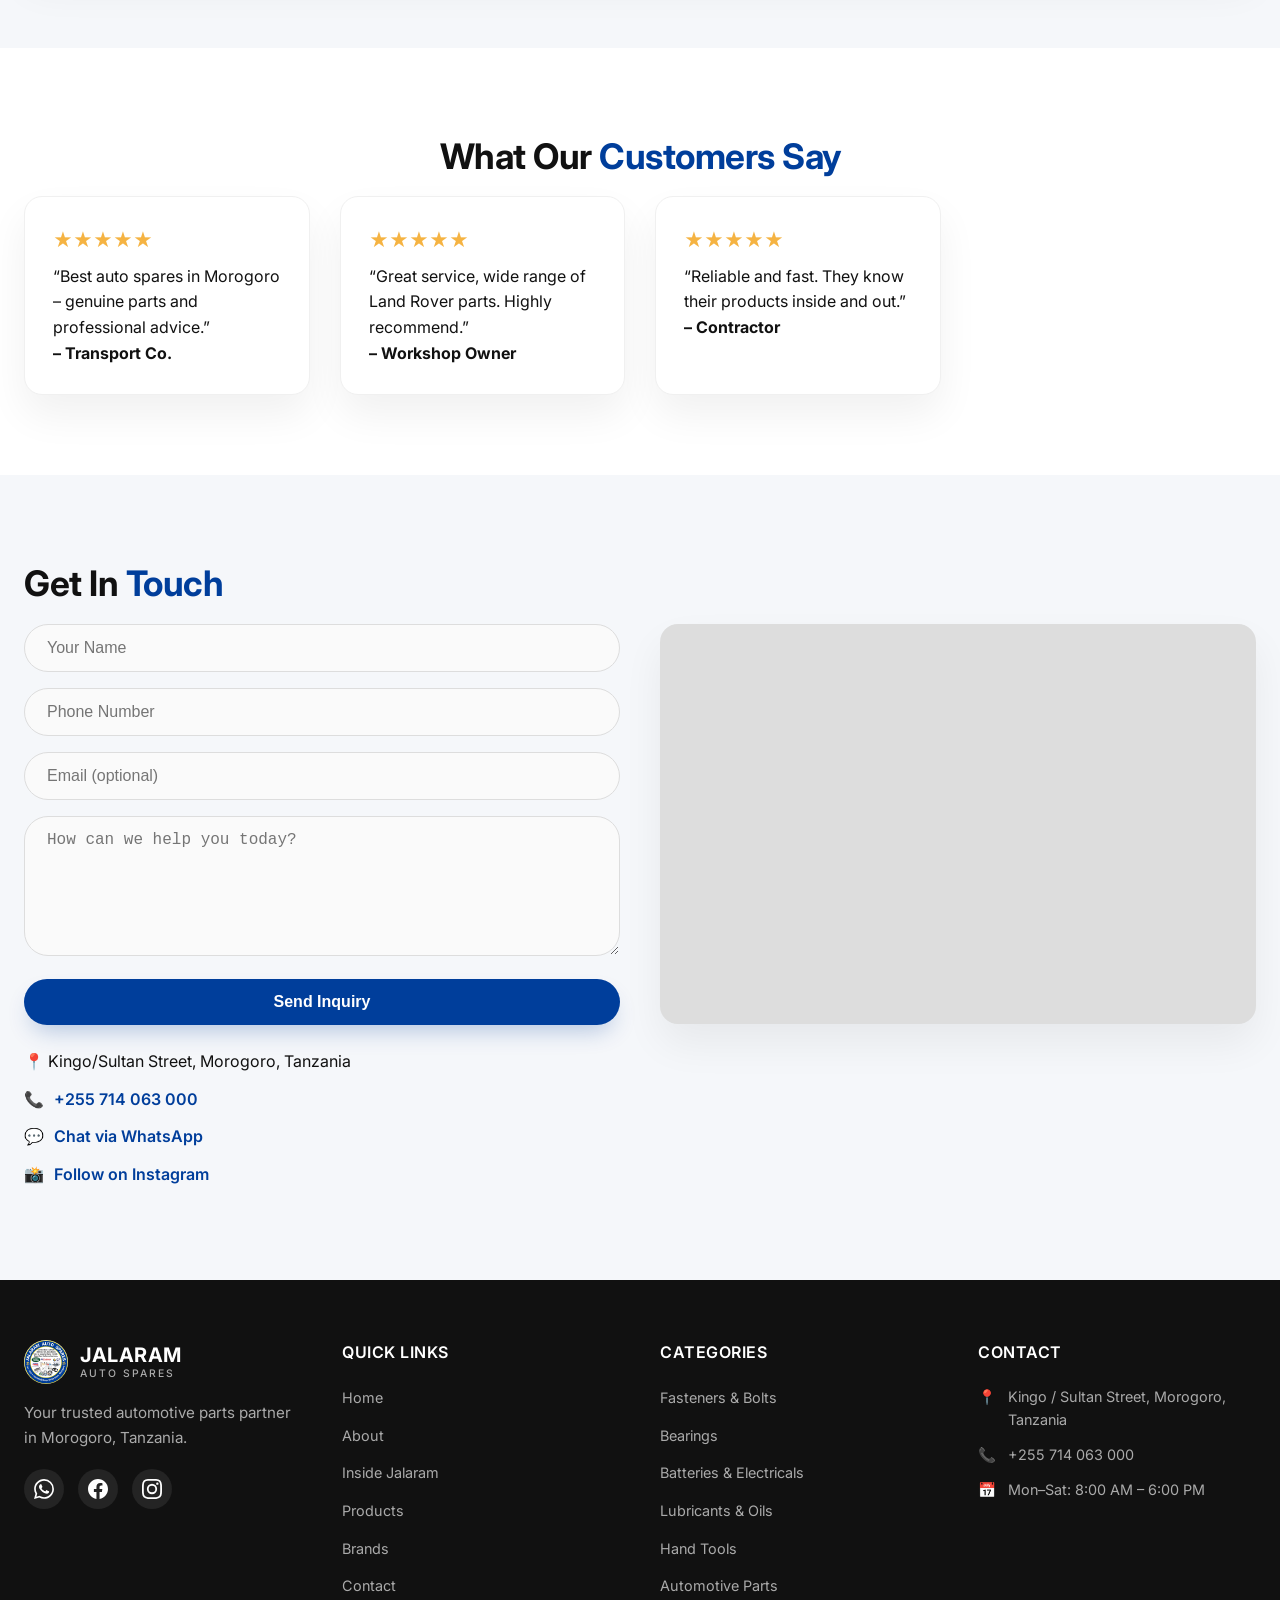
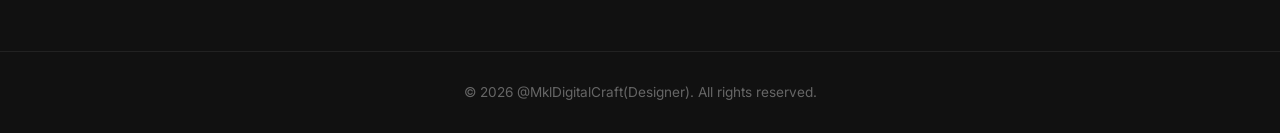
==== commit 1009ed2c: "Update index.html" ====
--- a/index.html
+++ b/index.html
@@ -54,7 +54,7 @@
 <nav class="navbar" id="navbar">
   <div class="container">
     <a href="#home" class="brand-wrapper">
-      <img src="logo.jpg" alt="Jalaram Auto Spares Logo" class="brand-logo" />
+      <img src="log.jpg" alt="Jalaram Auto Spares Logo" class="brand-logo" />
       <div class="brand-text-block">
         <span class="brand-main-name">Jalaram</span>
         <span class="brand-sub-name">Auto Spares</span>
@@ -365,7 +365,7 @@
   <div class="container">
     <div class="footer-brand">
       <div class="brand-wrapper">
-        <img src="logo.jpg" alt="Jalaram Auto Spares Logo" class="brand-logo" />
+        <img src="log.jpg" alt="Jalaram Auto Spares Logo" class="brand-logo" />
         <div class="brand-text-block">
           <span class="brand-main-name">Jalaram</span>
           <span class="brand-sub-name">Auto Spares</span>
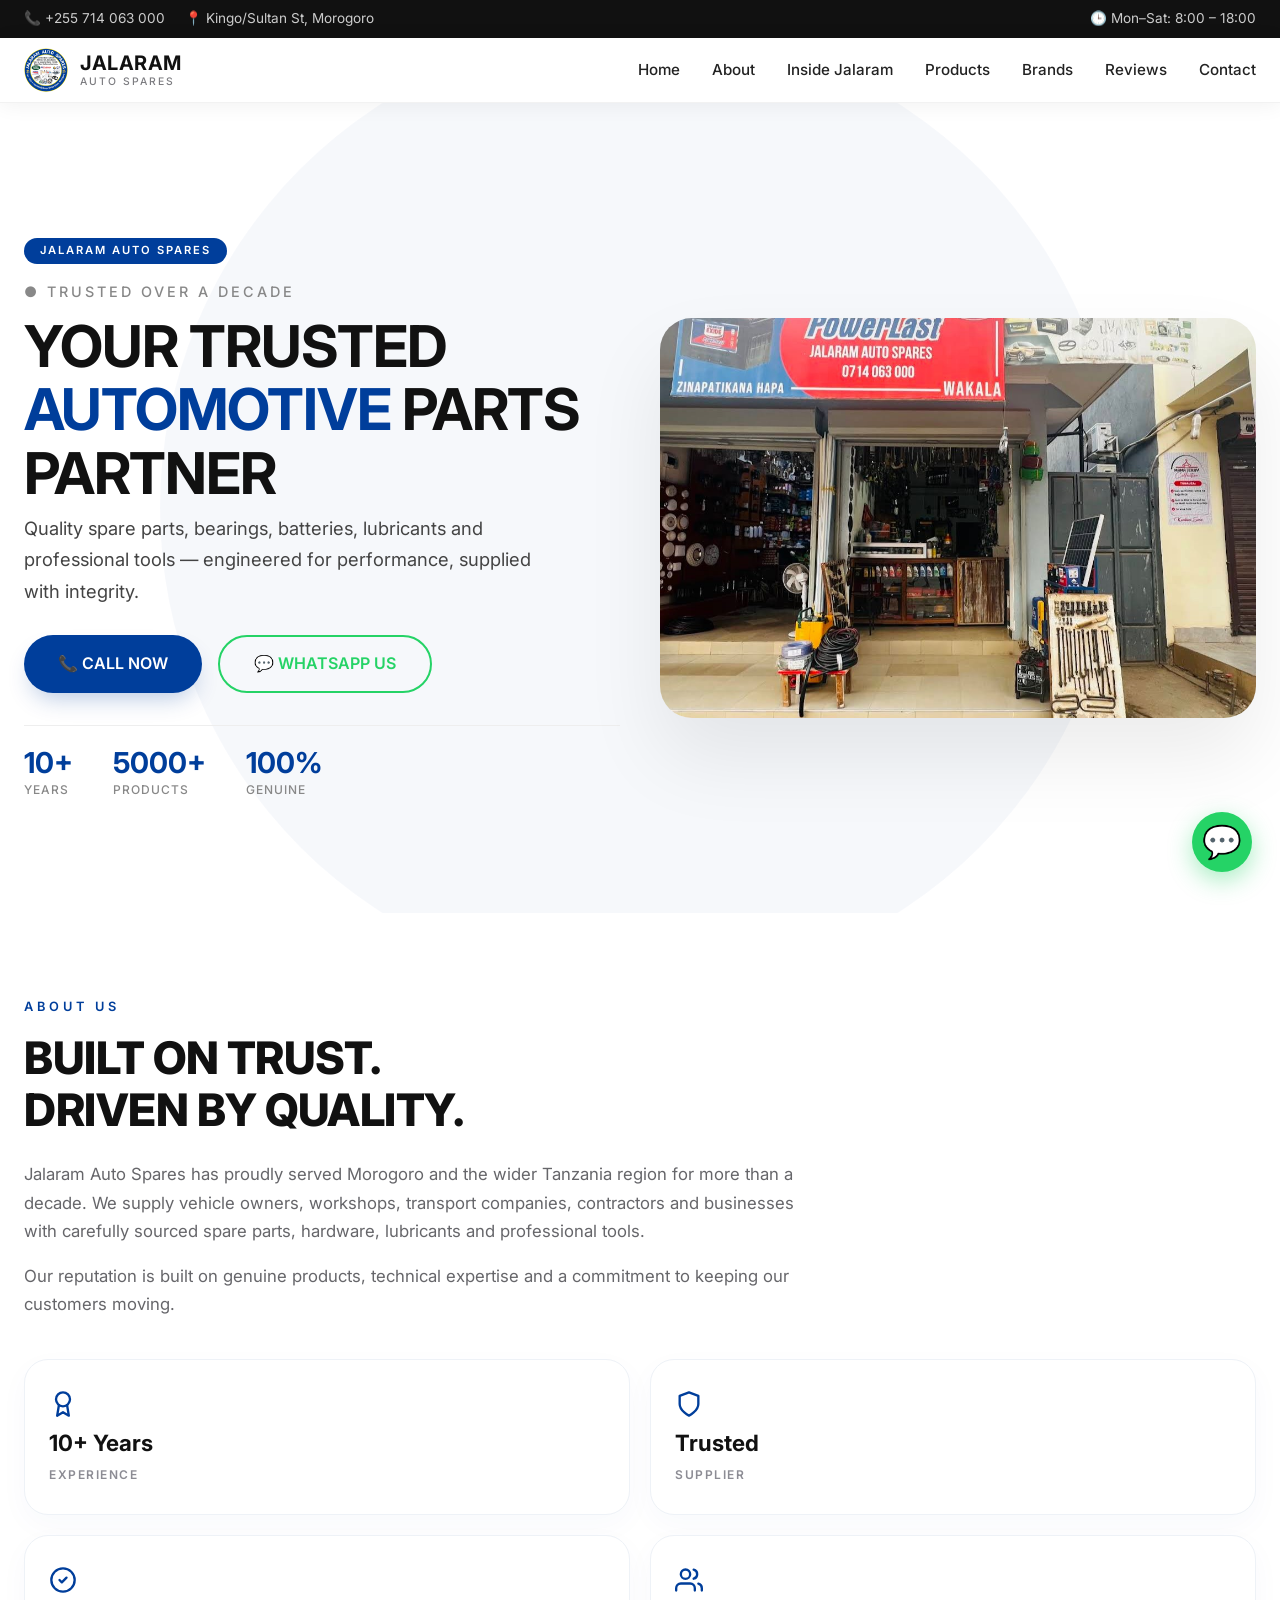
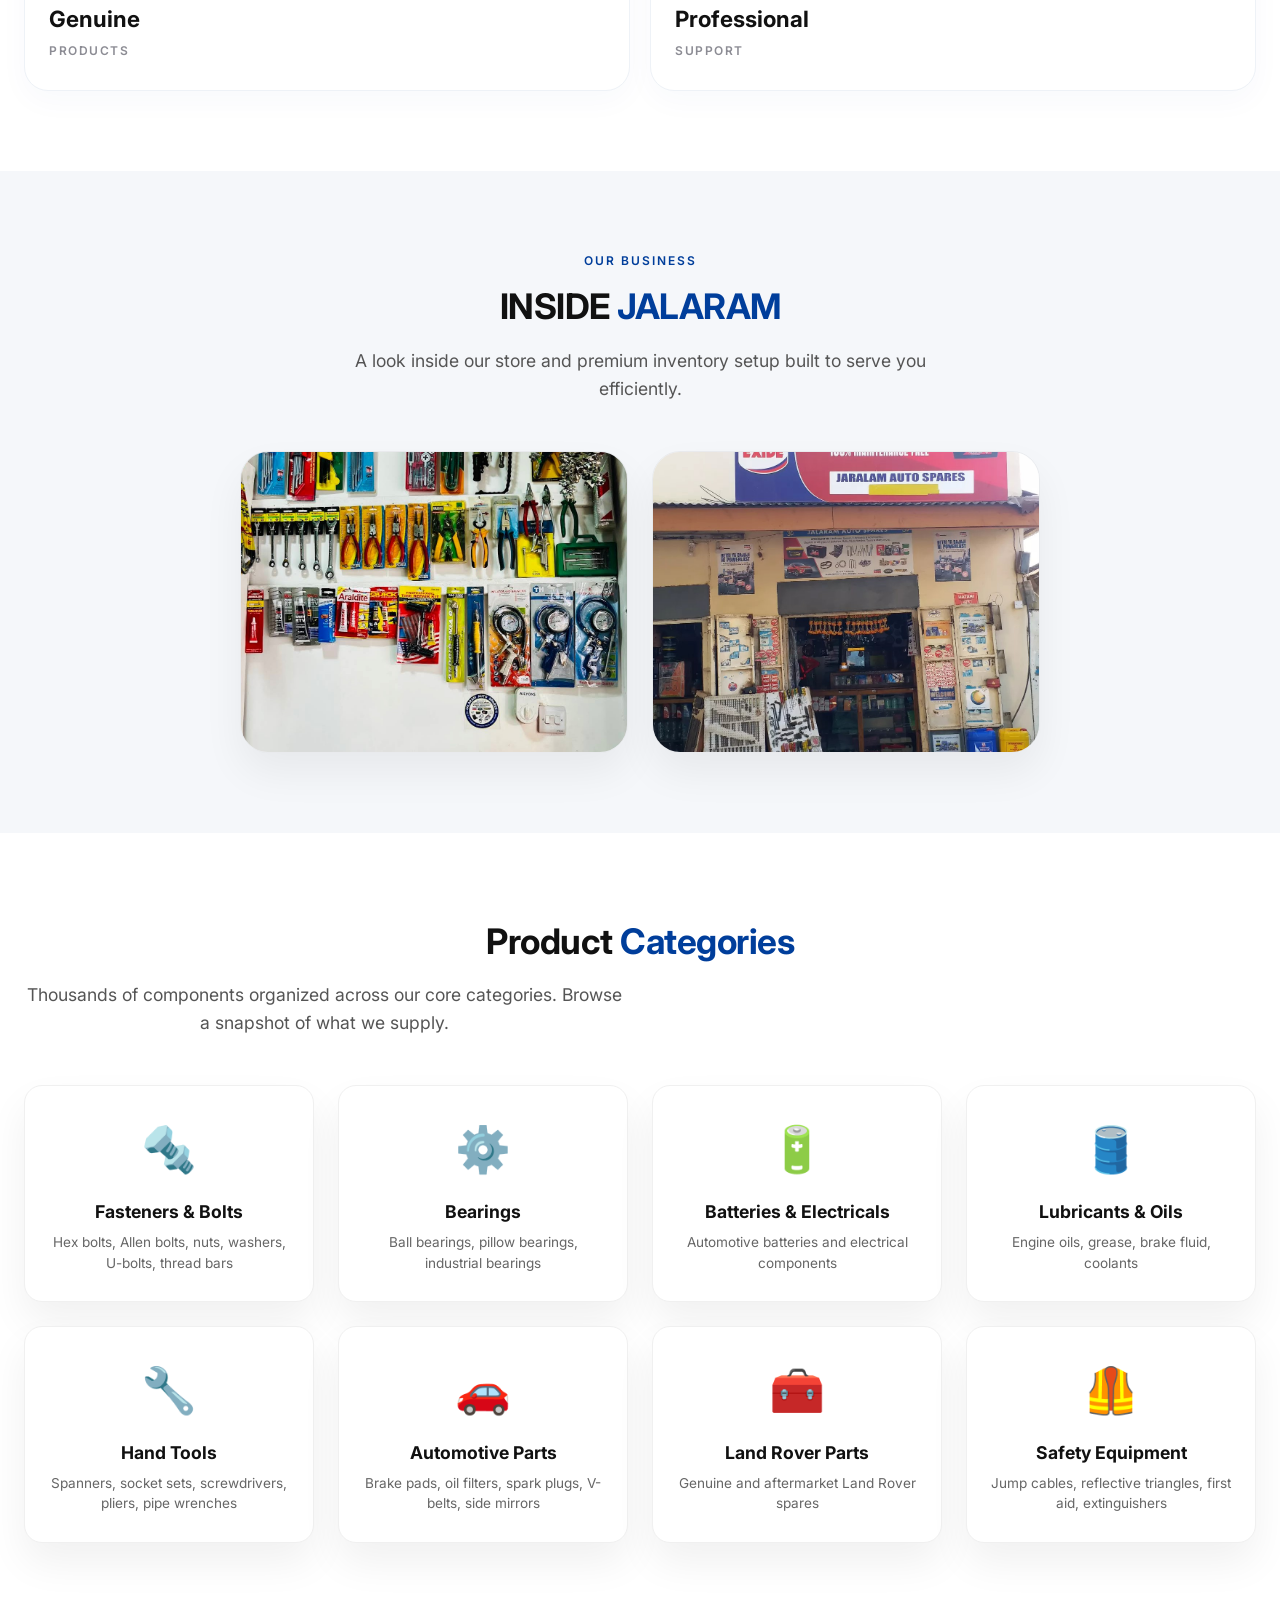
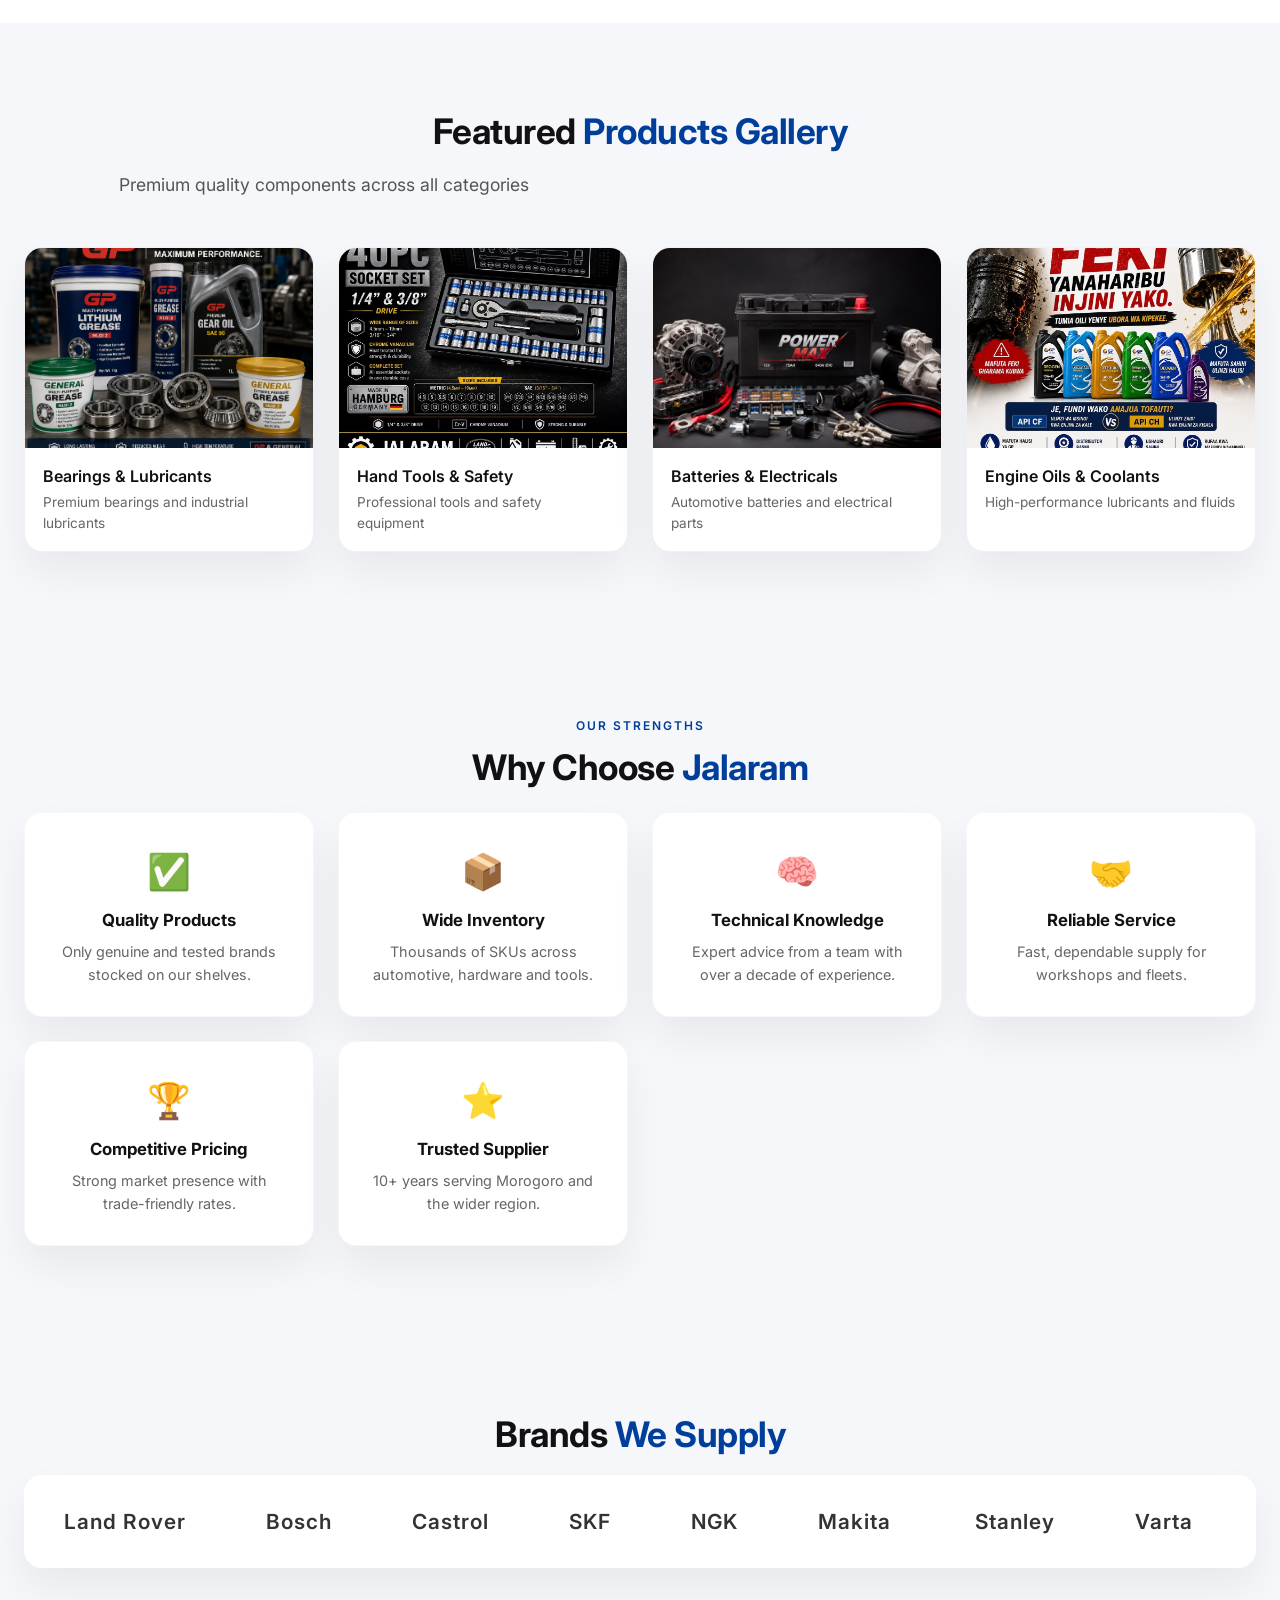
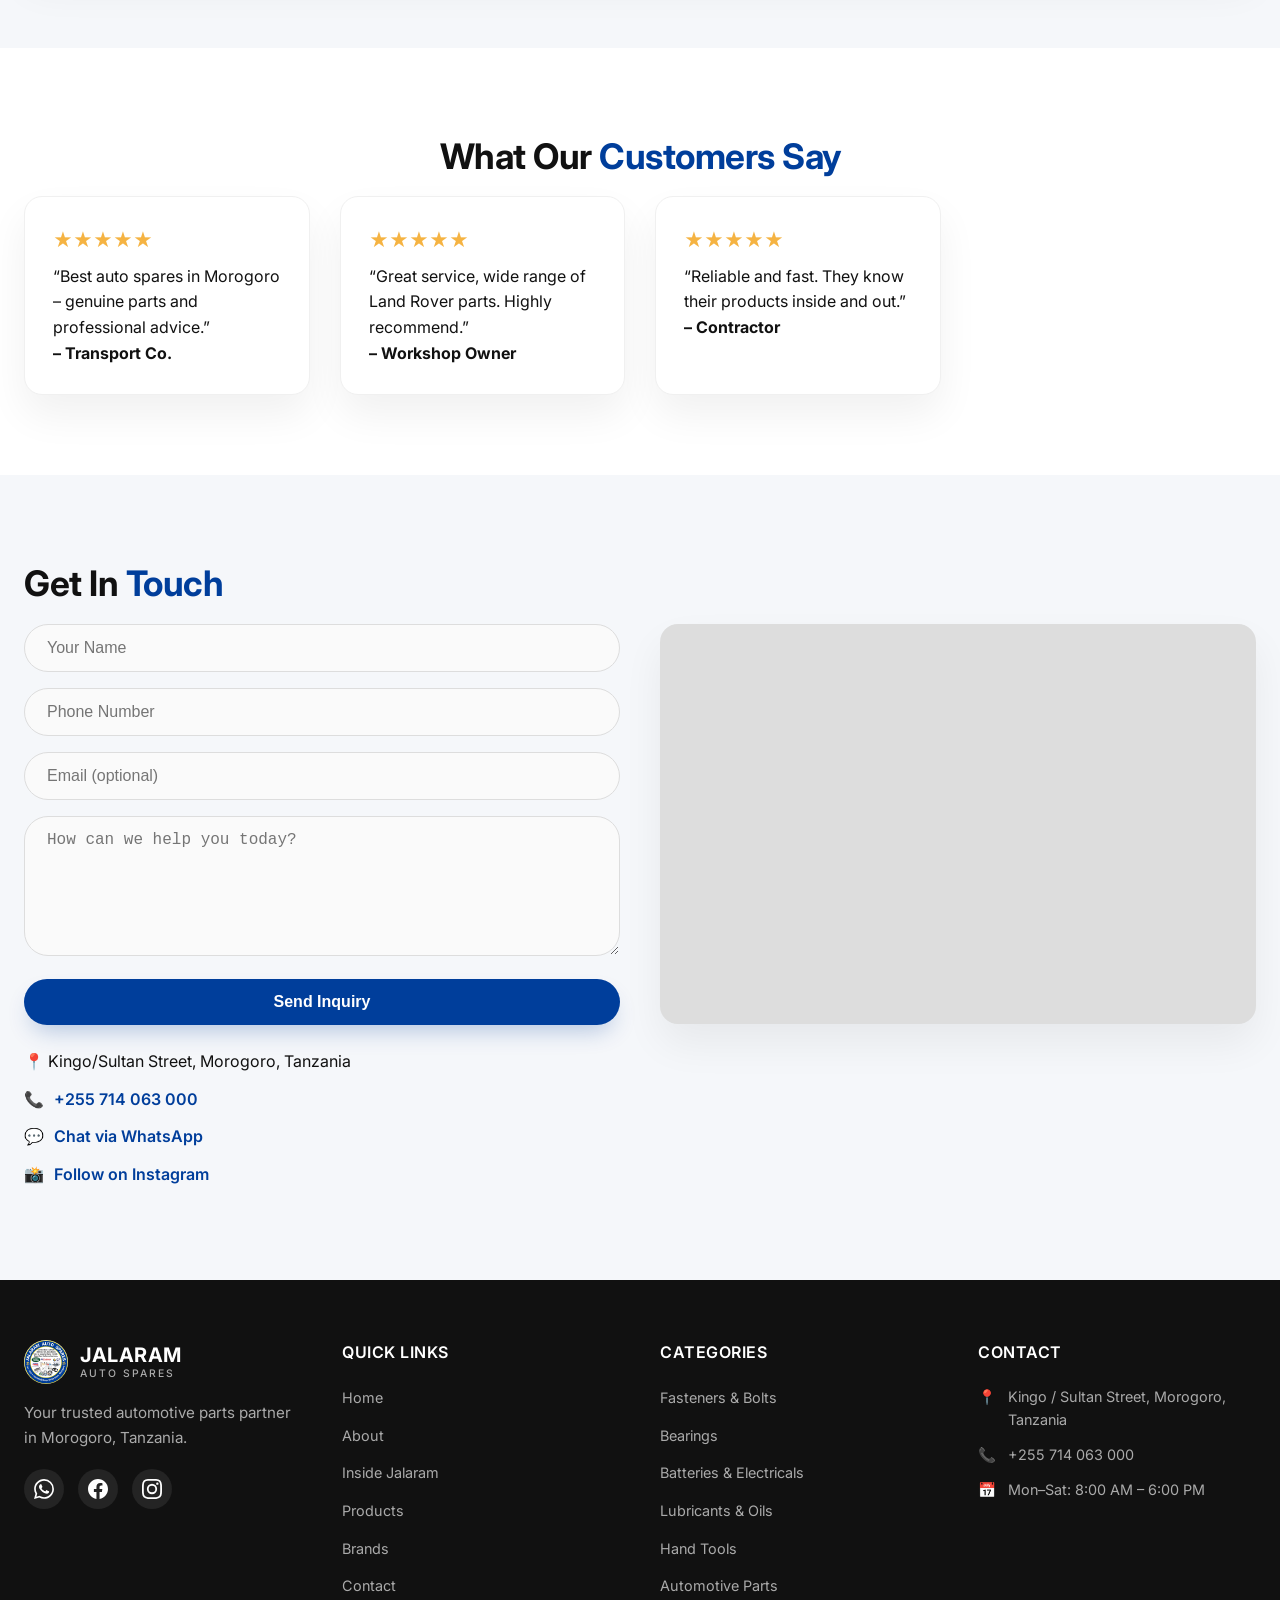
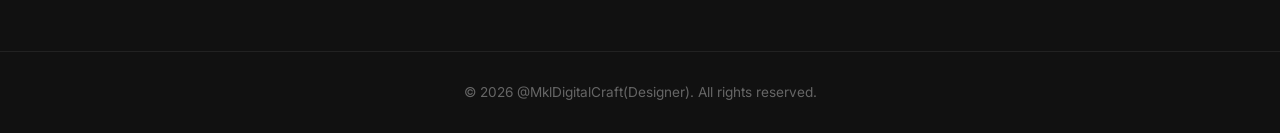
==== commit 27d0af6a: "Update index.html" ====
--- a/index.html
+++ b/index.html
@@ -42,7 +42,7 @@
 
 </head>
 <body>
-<div id="loader"><div class="loader-spinner"></div></div>
+<div id=""><div class=""></div></div>
 
 <div class="top-bar">
   <div class="container">
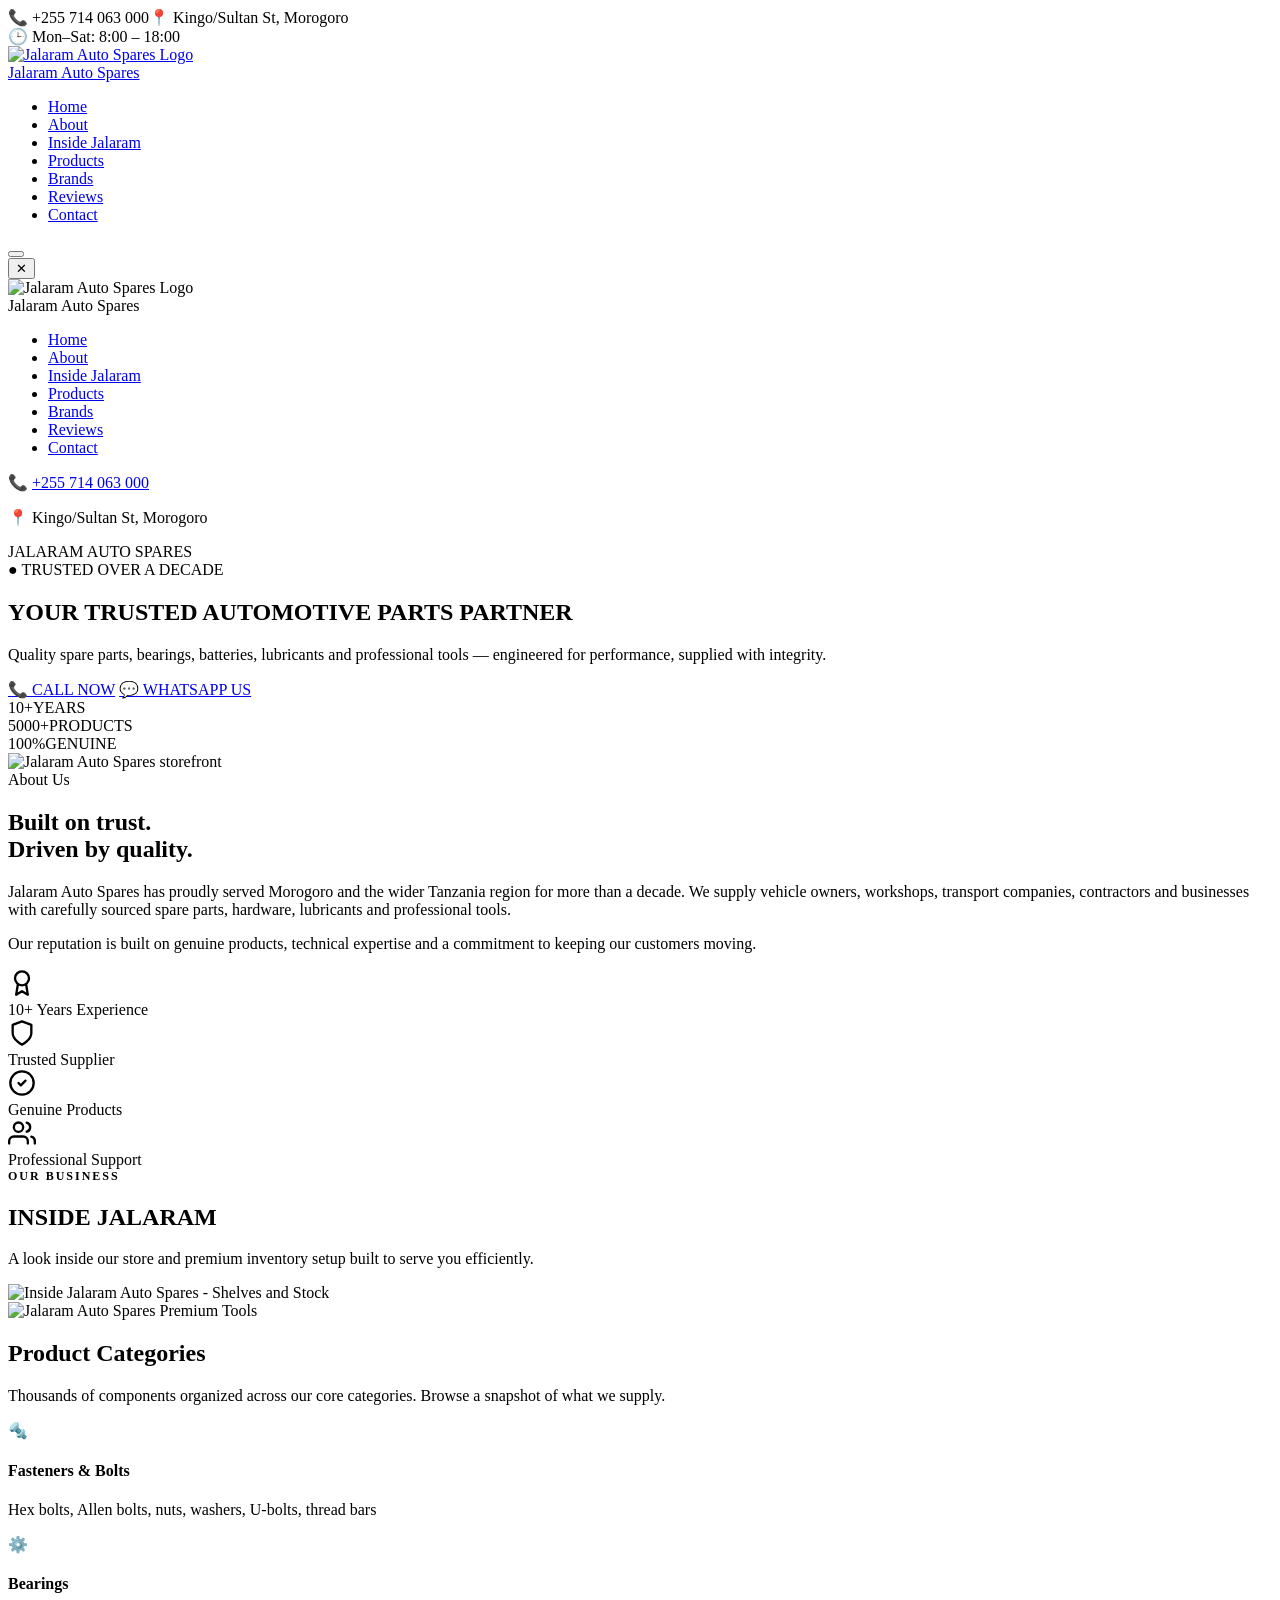
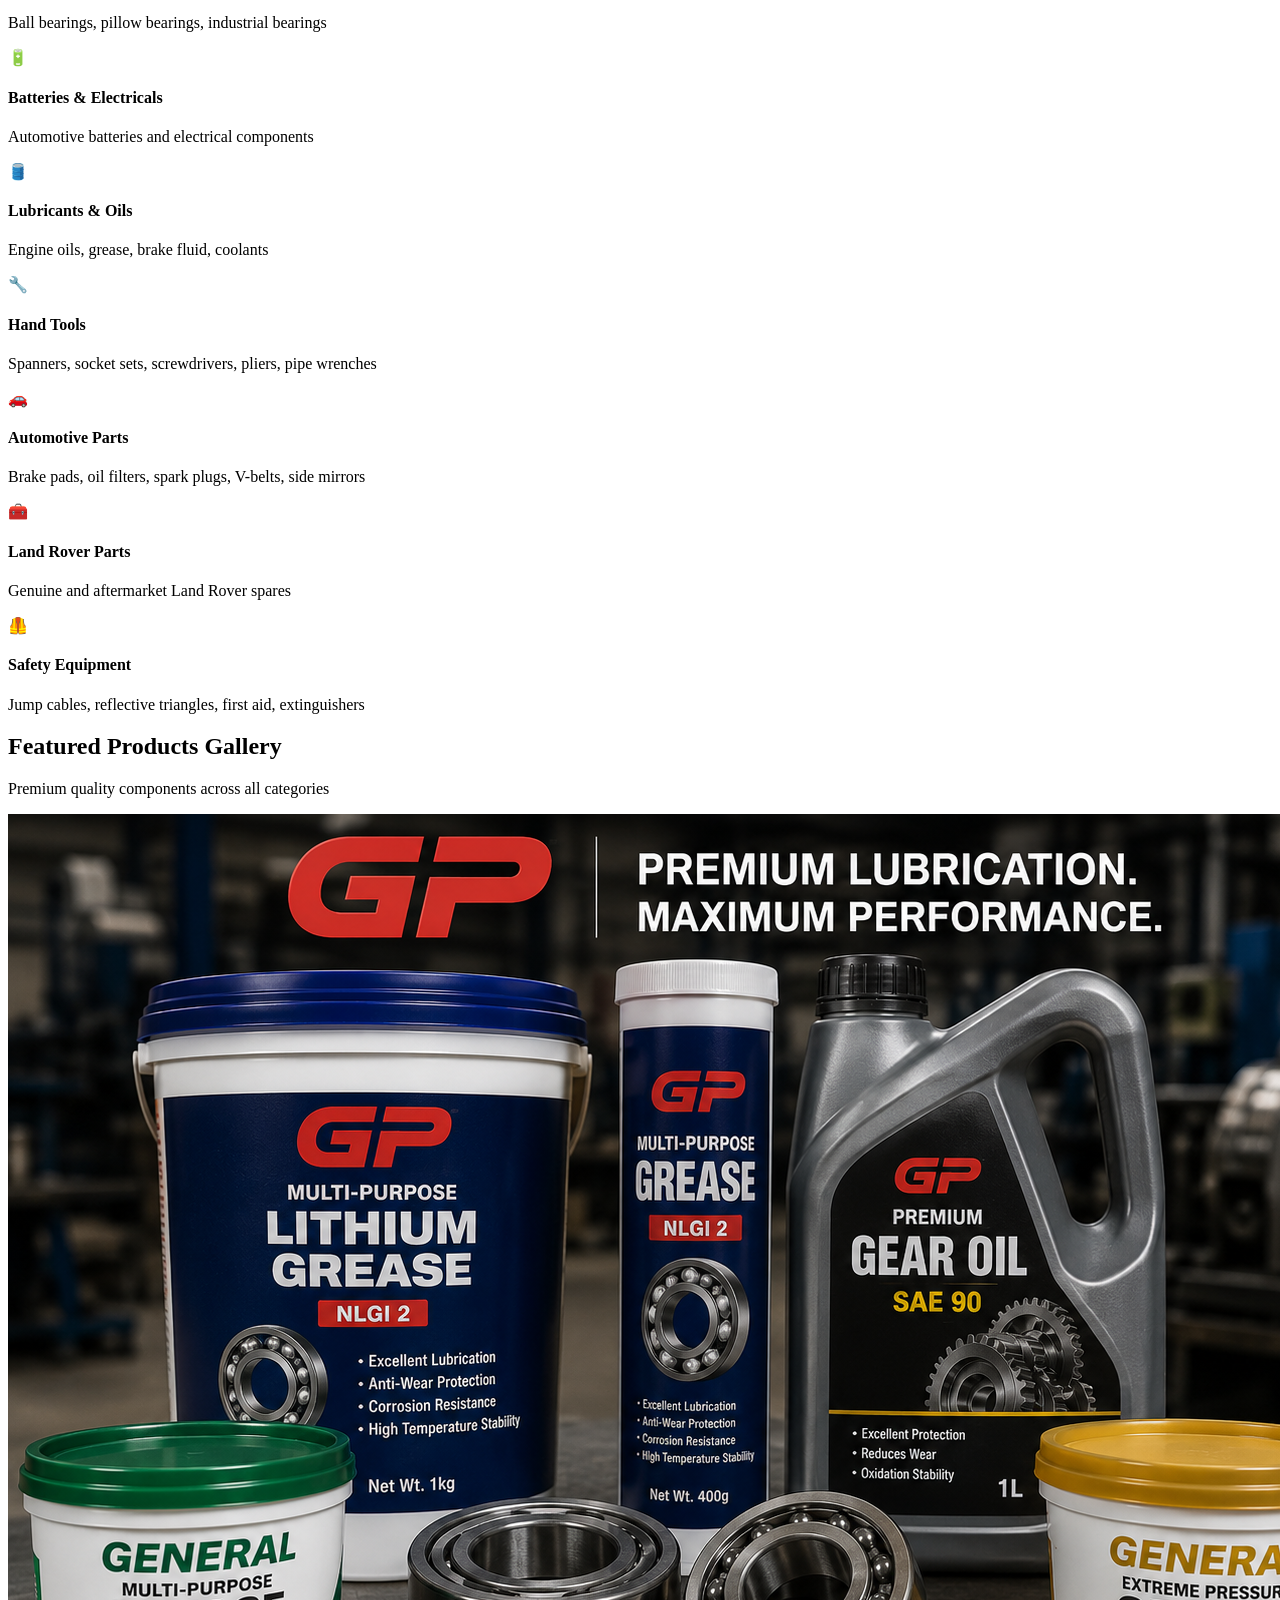
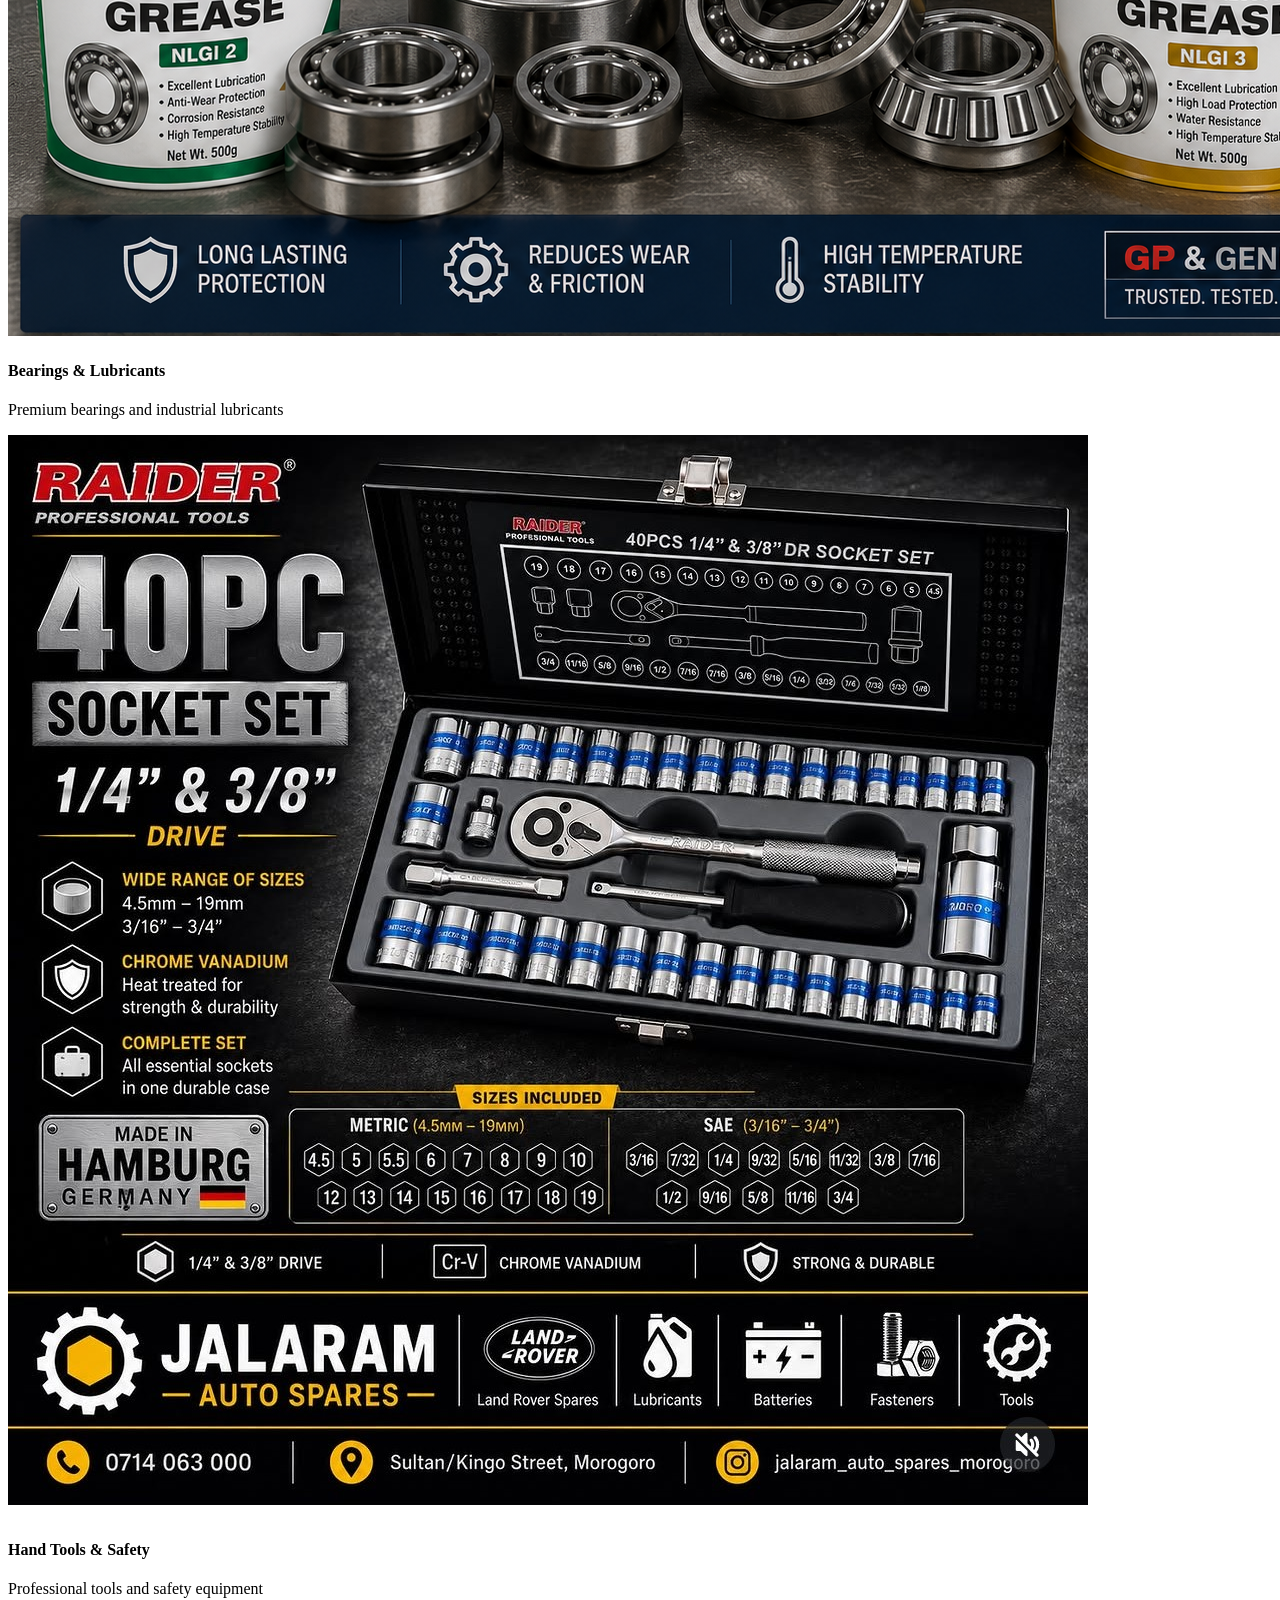
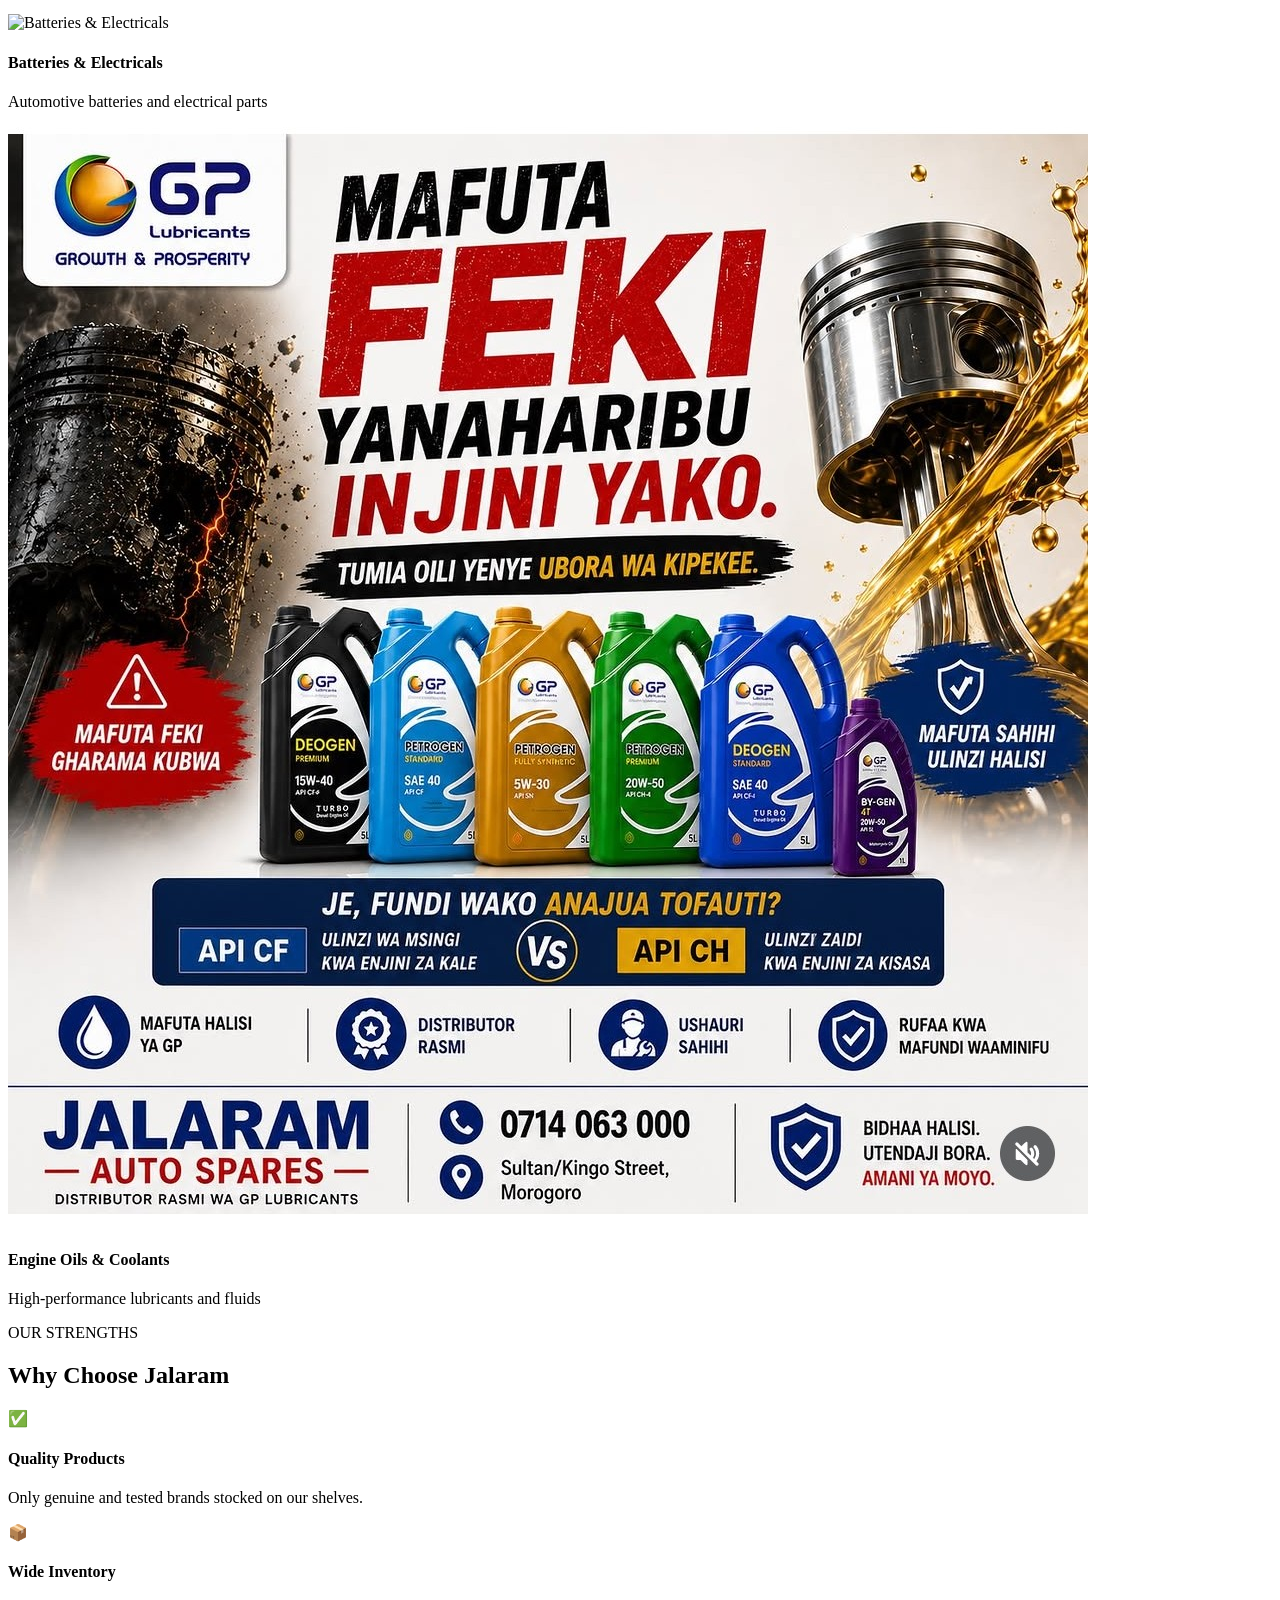
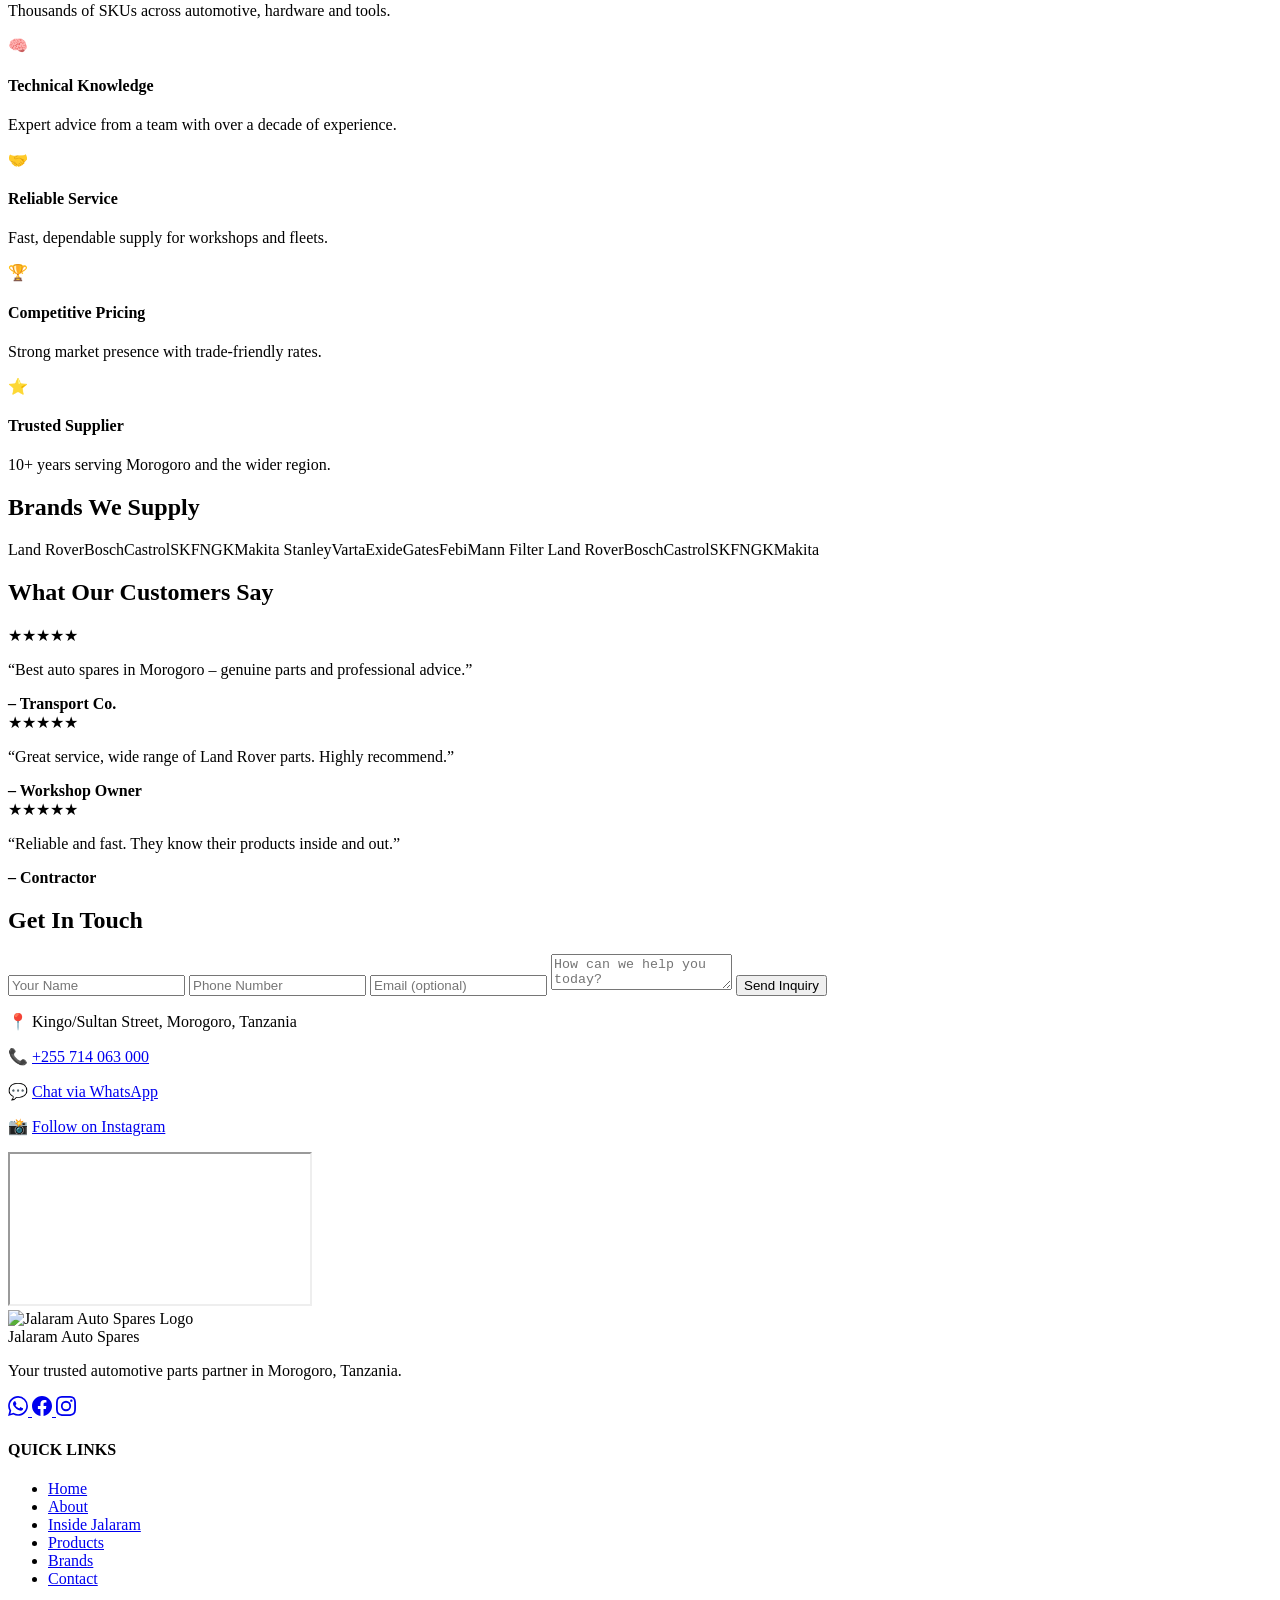
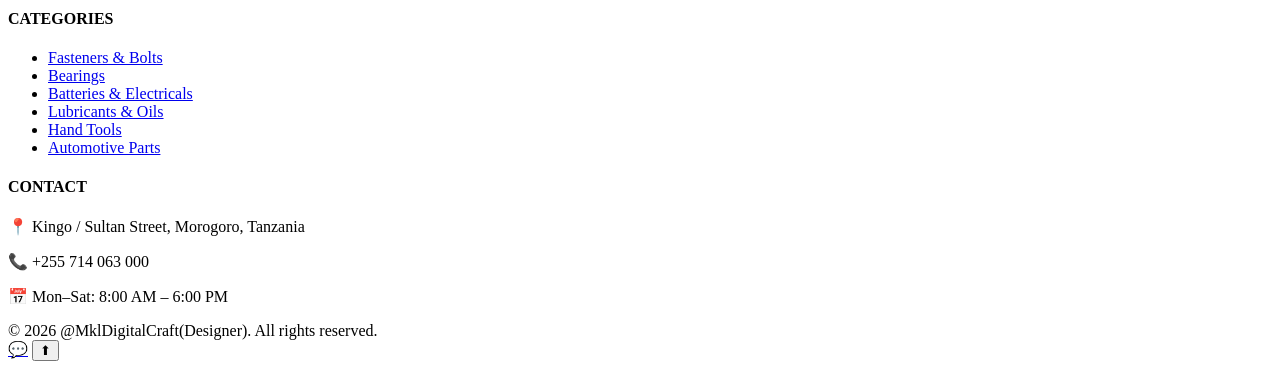
==== commit 6bd9ae46: "Add files via upload" ====
--- a/index.html
+++ b/index.html
@@ -5,10 +5,10 @@
   <meta name="viewport" content="width=device-width, initial-scale=1.0, maximum-scale=1.5" />
   <title>Jalaram Auto Spares – Premium Automotive Parts Tanzania</title>
   <meta name="description" content="Trusted automotive spare parts supplier in Morogoro, Tanzania. 10+ years experience. Bearings, batteries, lubricants, Land Rover parts & more." />
-  <link rel="canonical" href="https://jalaramautospares.co.tz" />
+  <link rel="canonical" href="https://jalaramautospares" />
   <meta property="og:title" content="Jalaram Auto Spares – Premium Automotive Parts" />
   <meta property="og:description" content="Quality spare parts, bearings, batteries, lubricants and professional tools in Morogoro." />
-  <meta property="og:url" content="https://jalaramautospares.co.tz" />
+  <meta property="og:url" content="https://" />
   <meta property="og:type" content="website" />
   
     <link rel="stylesheet" href="style.css">
@@ -31,7 +31,7 @@
         "addressCountry": "TZ"
       },
       "telephone": "+255714063000",
-      "url": "https://jalaramautospares.co.tz",
+      "url": "https://jalaramautospares",
       "sameAs": [
         "https://www.instagram.com/jalaram_auto_spares_morogoro/",
         "https://api.whatsapp.com/send?phone=255714063000",
@@ -42,7 +42,7 @@
 
 </head>
 <body>
-<div id=""><div class=""></div></div>
+<div id="loader"><div class="loader-spinner"></div></div>
 
 <div class="top-bar">
   <div class="container">
@@ -54,7 +54,7 @@
 <nav class="navbar" id="navbar">
   <div class="container">
     <a href="#home" class="brand-wrapper">
-      <img src="log.jpg" alt="Jalaram Auto Spares Logo" class="brand-logo" />
+      <img src="logo.jpg" alt="Jalaram Auto Spares Logo" class="brand-logo" />
       <div class="brand-text-block">
         <span class="brand-main-name">Jalaram</span>
         <span class="brand-sub-name">Auto Spares</span>
@@ -119,7 +119,7 @@
       </div>
     </div>
     <div class="hero-image">
-      <img src="frontview.png" alt="Jalaram Auto Spares storefront" loading="lazy">
+      <img src="frontview.jpg" alt="Jalaram Auto Spares storefront" loading="lazy">
     </div>
   </div>
 </section>
@@ -182,10 +182,10 @@
     
     <div class="inside-jalaram-grid">
       <div class="inside-card">
-        <img src="in.png" alt="Inside Jalaram Auto Spares - Shelves and Stock" loading="lazy">
+        <img src="in.jpg" alt="Inside Jalaram Auto Spares - Shelves and Stock" loading="lazy">
       </div>
       <div class="inside-card">
-        <img src="into.png" alt="Jalaram Auto Spares Premium Tools" loading="lazy">
+        <img src="into.jpg" alt="Jalaram Auto Spares Premium Tools" loading="lazy">
       </div>
     </div>
   </div>
@@ -365,7 +365,7 @@
   <div class="container">
     <div class="footer-brand">
       <div class="brand-wrapper">
-        <img src="log.jpg" alt="Jalaram Auto Spares Logo" class="brand-logo" />
+        <img src="logo.jpg" alt="Jalaram Auto Spares Logo" class="brand-logo" />
         <div class="brand-text-block">
           <span class="brand-main-name">Jalaram</span>
           <span class="brand-sub-name">Auto Spares</span>
@@ -419,6 +419,6 @@
 <a href="https://api.whatsapp.com/send?phone=255714063000" target="_blank" class="float-whatsapp" aria-label="WhatsApp">💬</a>
 <button class="back-top" id="backTop" aria-label="Back to top">⬆</button>
 
-<script href="script.js"></script>
+<script src="script.js"></script>
 </body>
 </html>
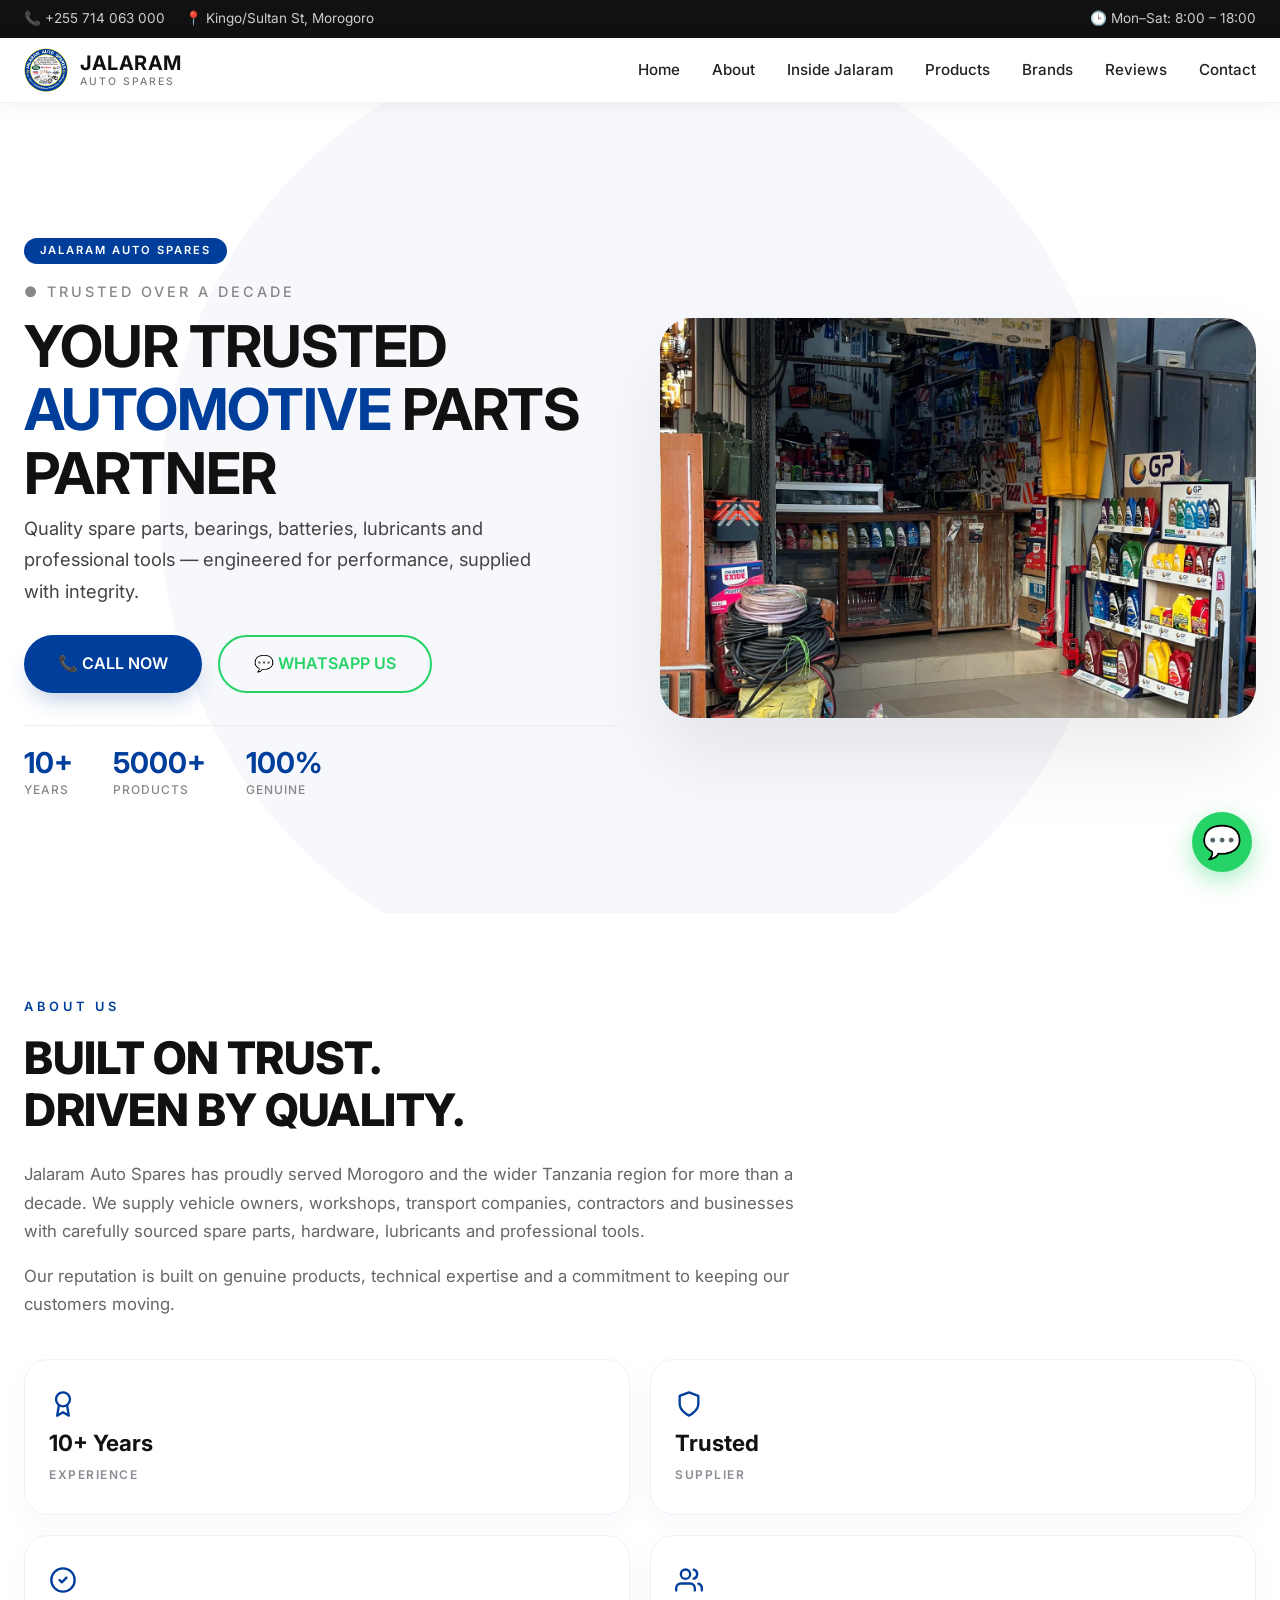
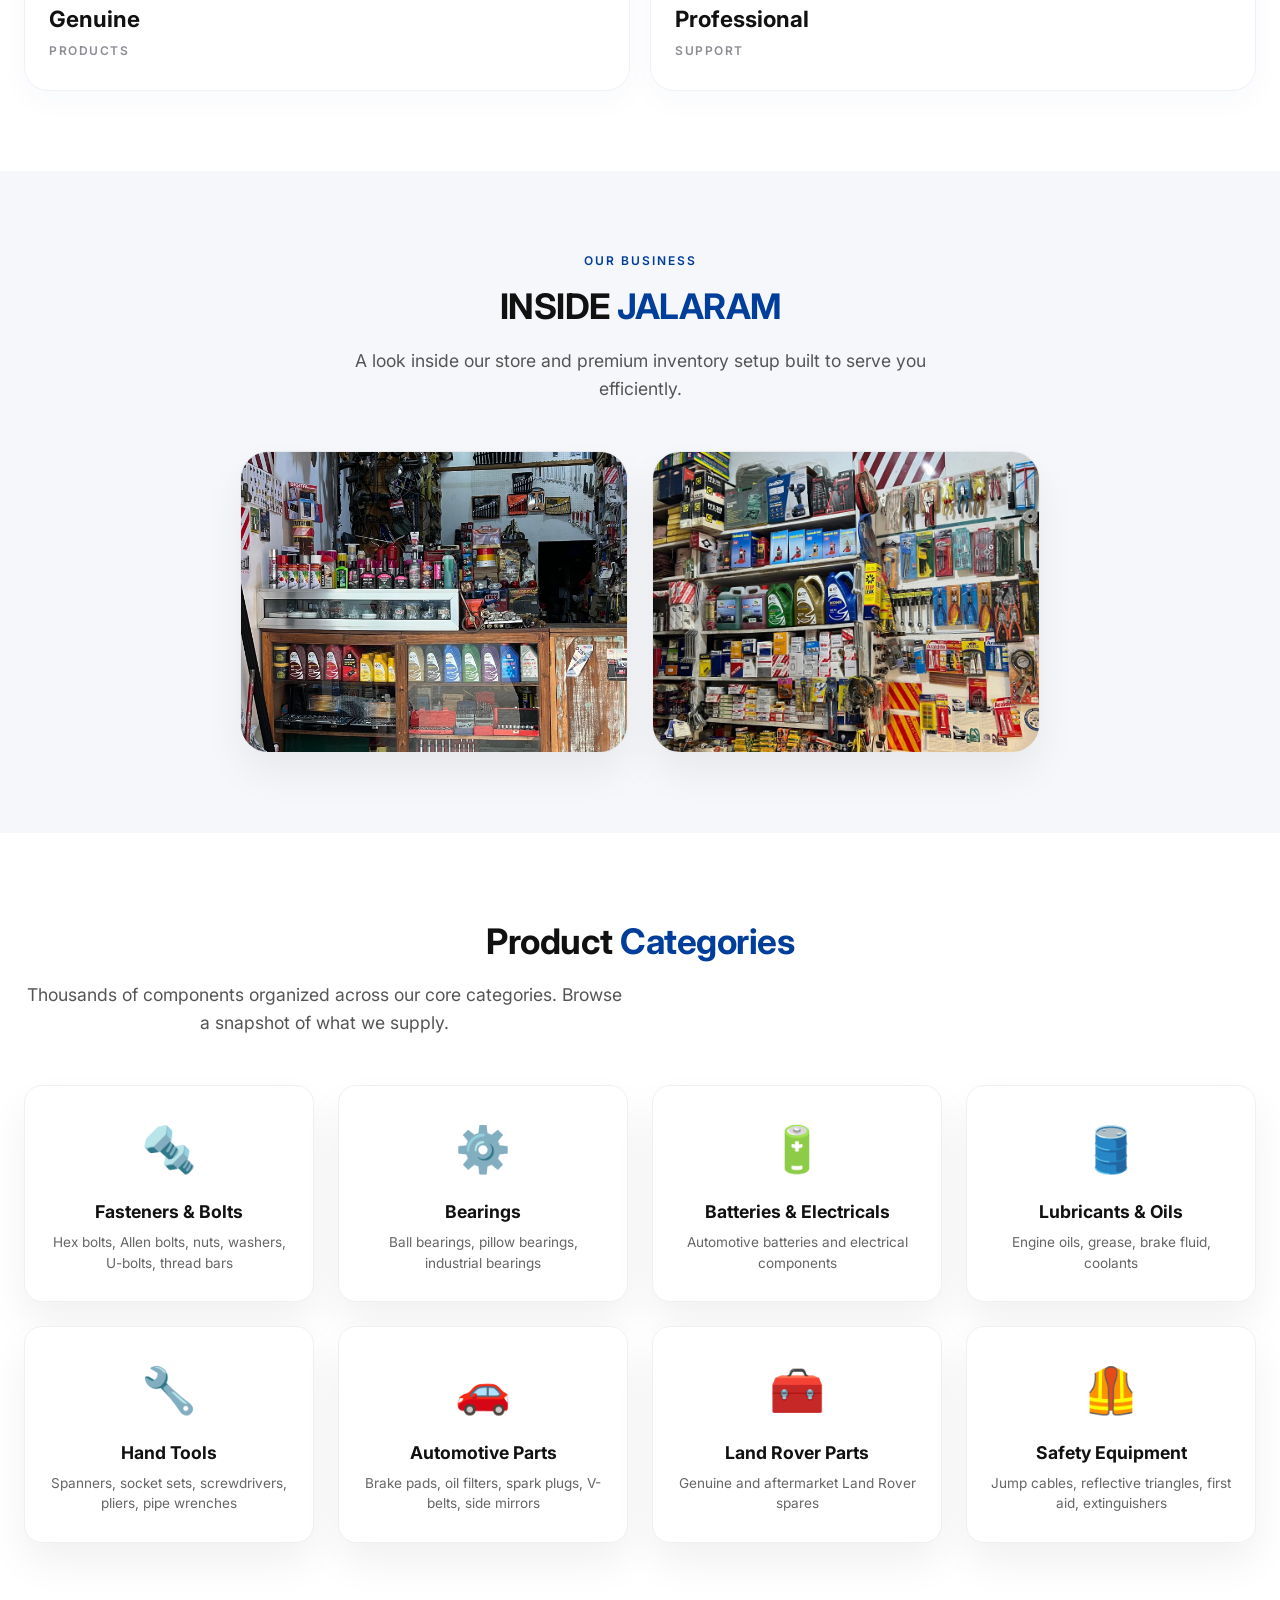
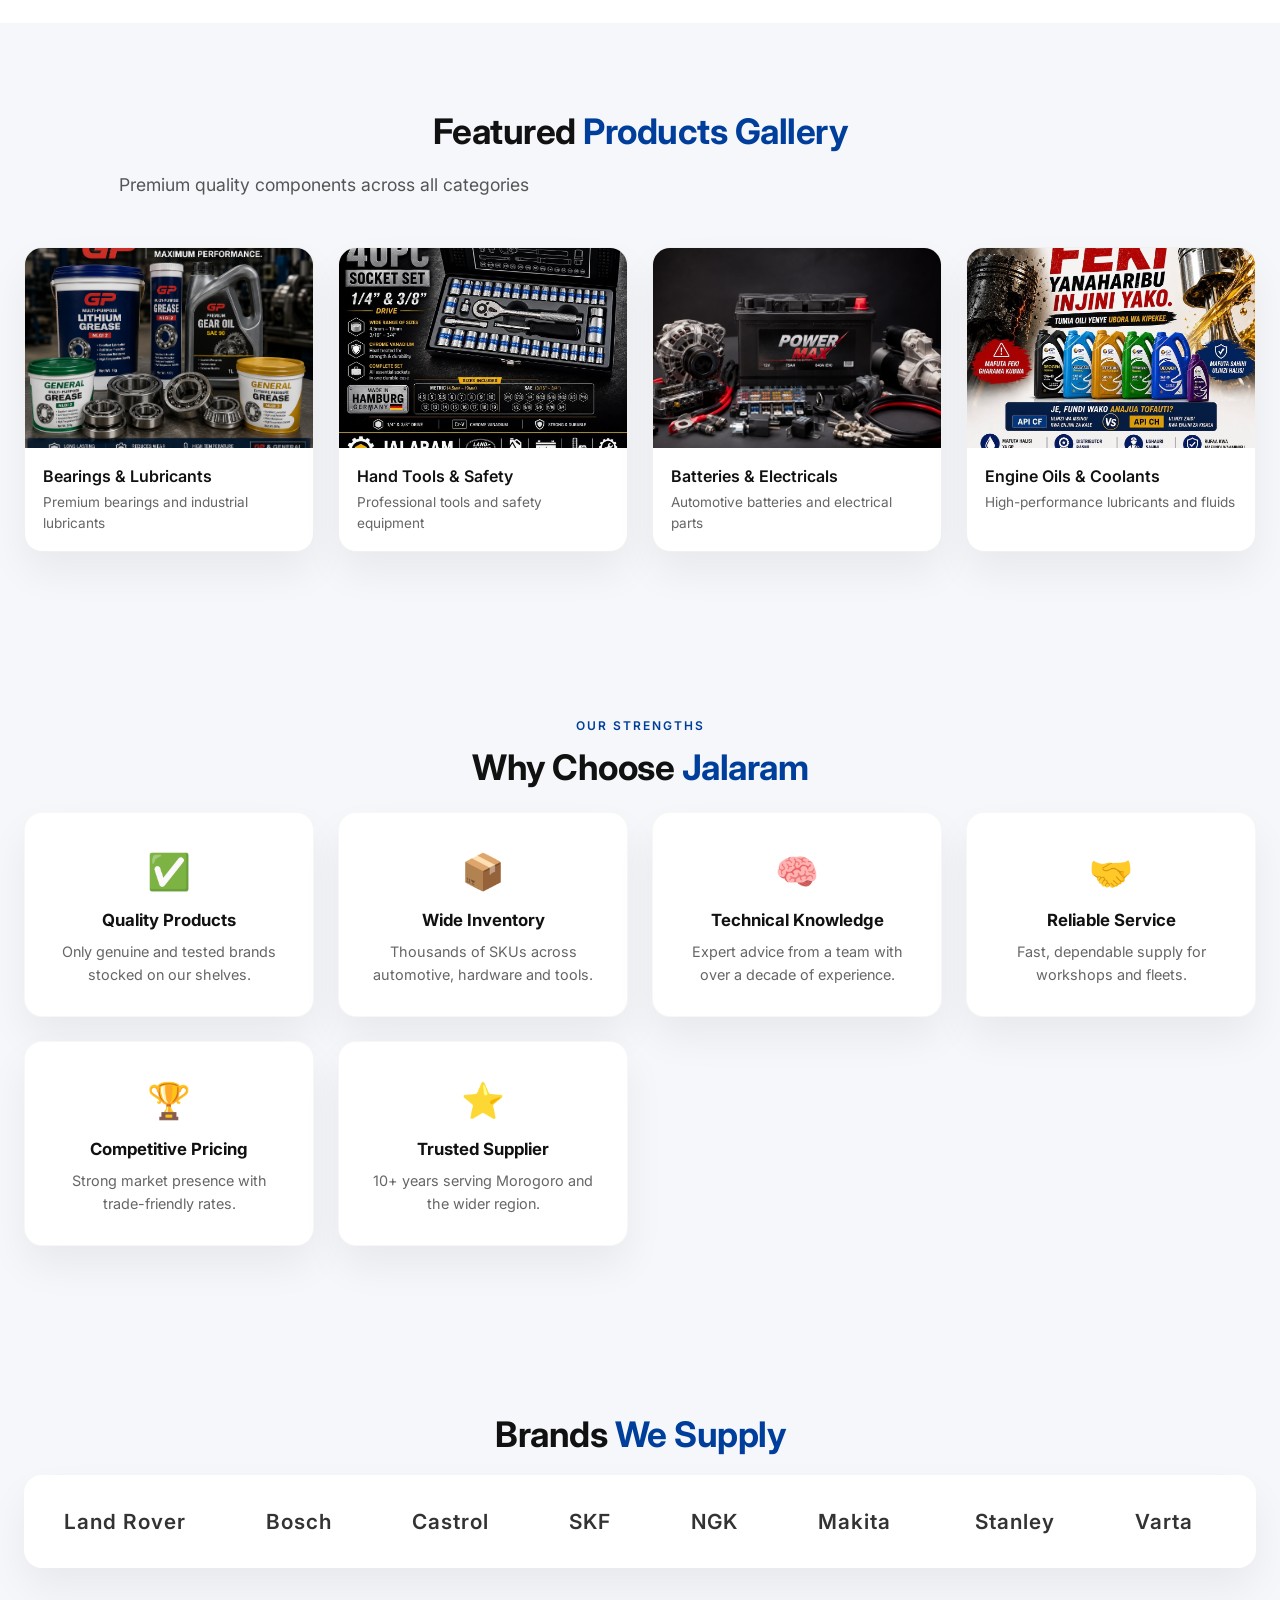
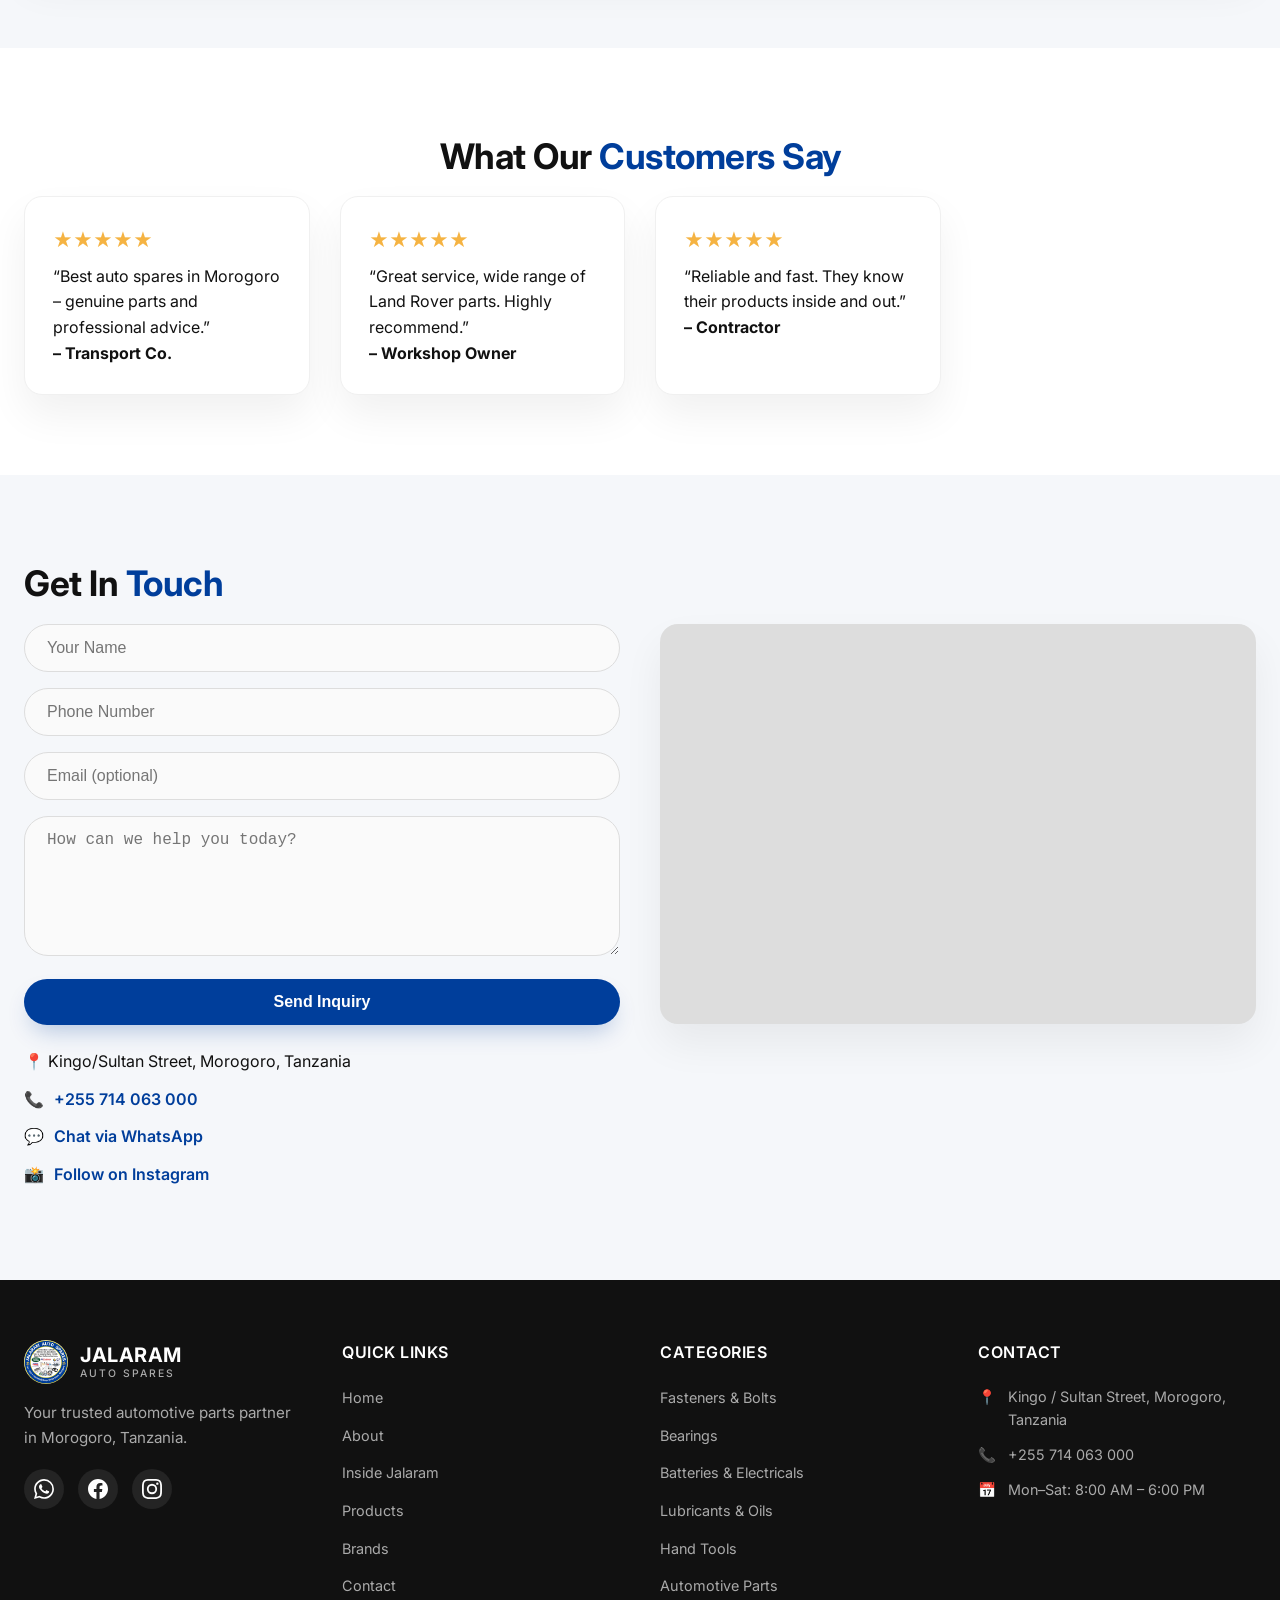
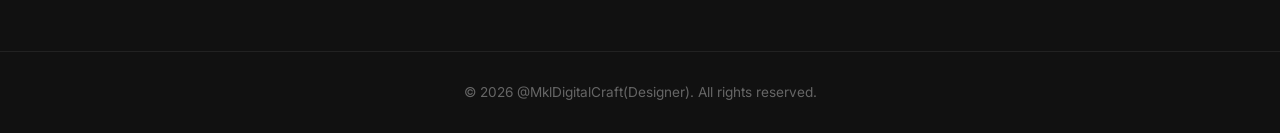
==== commit 4c59f62f: "Update index.html" ====
--- a/index.html
+++ b/index.html
@@ -5,7 +5,7 @@
   <meta name="viewport" content="width=device-width, initial-scale=1.0, maximum-scale=1.5" />
   <title>Jalaram Auto Spares – Premium Automotive Parts Tanzania</title>
   <meta name="description" content="Trusted automotive spare parts supplier in Morogoro, Tanzania. 10+ years experience. Bearings, batteries, lubricants, Land Rover parts & more." />
-  <link rel="canonical" href="https://jalaramautospares" />
+  <link rel="canonical" href="google-site-verification=X3wy1jQ6cwhv4mHejCxUq7lyludltc6X303MQyr32mM" />
   <meta property="og:title" content="Jalaram Auto Spares – Premium Automotive Parts" />
   <meta property="og:description" content="Quality spare parts, bearings, batteries, lubricants and professional tools in Morogoro." />
   <meta property="og:url" content="https://" />
--- a/style.css
+++ b/style.css
@@ -0,0 +1,872 @@
+    /* ----- RESET & BASE ----- */
+    * {
+      margin: 0;
+      padding: 0;
+      box-sizing: border-box;
+    }
+
+    :root {
+      --primary: #003E9B;
+      --primary-dark: #002f7a;
+      --primary-light: #e6eff9;
+      --dark: #111111;
+      --light: #FFFFFF;
+      --gray-bg: #f5f7fa;
+      --shadow: 0 20px 40px rgba(0, 0, 0, 0.06);
+      --radius: 18px;
+      --transition: all 0.3s cubic-bezier(0.25, 0.46, 0.45, 0.94);
+    }
+
+    html {
+      scroll-behavior: smooth;
+    }
+
+    body {
+      font-family: 'Inter', -apple-system, BlinkMacSystemFont, 'Segoe UI', Roboto, Helvetica, Arial, sans-serif;
+      background: var(--light);
+      color: var(--dark);
+      line-height: 1.6;
+      overflow-x: hidden;
+    }
+
+    img {
+      max-width: 100%;
+      height: auto;
+      display: block;
+    }
+
+    a {
+      text-decoration: none;
+      color: inherit;
+    }
+
+    .container {
+      max-width: 1280px;
+      margin: 0 auto;
+      padding: 0 24px;
+    }
+
+    /* ----- BRAND IDENTITY STYLES ----- */
+    .brand-wrapper {
+      display: flex;
+      align-items: center;
+      gap: 12px;
+      text-decoration: none;
+    }
+
+    .brand-logo {
+      width: 44px;
+      height: 44px;
+      border-radius: 50%;
+      object-fit: cover;
+    }
+
+    .brand-text-block {
+      display: flex;
+      flex-direction: column;
+      line-height: 1.1;
+    }
+
+    .brand-main-name {
+      font-family: 'Inter', sans-serif;
+      font-weight: 700;
+      font-size: 1.25rem;
+      color: var(--dark);
+      letter-spacing: 0.5px;
+      text-transform: uppercase;
+    }
+
+    .brand-sub-name {
+      font-family: 'Inter', sans-serif;
+      font-weight: 500;
+      font-size: 0.65rem;
+      color: #7c7c80;
+      letter-spacing: 2px;
+      text-transform: uppercase;
+      margin-top: 2px;
+    }
+
+    /* Dark theme override for footer branding */
+    .footer-brand .brand-main-name {
+      color: #ffffff;
+    }
+    .footer-brand .brand-sub-name {
+      color: #aaa;
+    }
+
+    /* ----- LOADER ----- */
+    #loader {
+      position: fixed;
+      inset: 0;
+      background: var(--light);
+      display: flex;
+      align-items: center;
+      justify-content: center;
+      z-index: 9999;
+      transition: opacity 0.6s ease;
+    }
+    #loader.hidden {
+      opacity: 0;
+      pointer-events: none;
+    }
+    .loader-spinner {
+      width: 48px;
+      height: 48px;
+      border: 5px solid #eee;
+      border-top: 5px solid var(--primary);
+      border-radius: 50%;
+      animation: spin 0.8s linear infinite;
+    }
+    @keyframes spin { to { transform: rotate(360deg); } }
+
+    /* ----- TOP BAR ----- */
+    .top-bar {
+      background: var(--dark);
+      color: #ccc;
+      font-size: 0.85rem;
+      padding: 8px 0;
+      display: none;
+    }
+    .top-bar .container {
+      display: flex;
+      flex-wrap: wrap;
+      justify-content: space-between;
+      align-items: center;
+    }
+    .top-bar a { color: #fff; }
+    .top-bar span { margin-right: 20px; }
+    @media (min-width: 768px) { .top-bar { display: block; } }
+
+    /* ----- NAVBAR ----- */
+    .navbar {
+      position: sticky;
+      top: 0;
+      background: rgba(255, 255, 255, 0.98);
+      backdrop-filter: blur(8px);
+      -webkit-backdrop-filter: blur(8px);
+      box-shadow: 0 2px 20px rgba(0, 0, 0, 0.06);
+      z-index: 1000;
+      padding: 10px 0;
+      transition: var(--transition);
+      border-bottom: 1px solid rgba(0,0,0,0.05);
+    }
+    .navbar .container {
+      display: flex;
+      justify-content: space-between;
+      align-items: center;
+    }
+
+    .nav-links {
+      display: none;
+      gap: 32px;
+      list-style: none;
+      font-weight: 500;
+    }
+    .nav-links a {
+      position: relative;
+      padding: 4px 0;
+      font-size: 0.95rem;
+      color: #222;
+    }
+    .nav-links a::after {
+      content: '';
+      position: absolute;
+      bottom: 0;
+      left: 0;
+      width: 0;
+      height: 2px;
+      background: var(--primary);
+      transition: var(--transition);
+    }
+    .nav-links a:hover::after { width: 100%; }
+
+    .hamburger {
+      display: flex;
+      flex-direction: column;
+      gap: 5px;
+      background: none;
+      border: none;
+      cursor: pointer;
+      padding: 4px;
+    }
+    .hamburger span {
+      display: block;
+      width: 28px;
+      height: 2.5px;
+      background: var(--dark);
+      transition: var(--transition);
+    }
+    @media (min-width: 992px) {
+      .nav-links { display: flex; }
+      .hamburger { display: none; }
+    }
+    @media (max-width: 991px) {
+      .brand-logo { width: 38px; height: 38px; }
+      .brand-main-name { font-size: 1.1rem; }
+      .brand-sub-name { font-size: 0.55rem; }
+    }
+
+    /* Mobile menu */
+    .mobile-menu {
+      position: fixed;
+      top: 0;
+      left: 0;
+      width: 100%;
+      height: 100vh;
+      background: rgba(0, 0, 0, 0.6);
+      backdrop-filter: blur(8px);
+      z-index: 2000;
+      display: none;
+      justify-content: center;
+      align-items: center;
+    }
+    .mobile-menu.open { display: flex; }
+    .mobile-menu .menu-inner {
+      background: var(--light);
+      padding: 40px 32px 32px;
+      border-radius: 28px;
+      width: 90%;
+      max-width: 380px;
+      text-align: center;
+      position: relative;
+      box-shadow: 0 40px 80px rgba(0,0,0,0.2);
+    }
+    .mobile-menu .close-btn {
+      position: absolute;
+      top: 16px;
+      right: 20px;
+      background: none;
+      border: none;
+      font-size: 1.8rem;
+      cursor: pointer;
+      color: #888;
+      transition: var(--transition);
+    }
+    .mobile-menu .close-btn:hover { color: var(--dark); }
+    .mobile-menu .menu-logo {
+      margin-bottom: 24px;
+      display: flex;
+      justify-content: center;
+    }
+    .mobile-menu .menu-logo .brand-logo {
+      width: 50px;
+      height: 50px;
+    }
+    .mobile-menu .menu-logo .brand-main-name {
+      font-size: 1.35rem;
+    }
+    .mobile-menu .menu-logo .brand-sub-name {
+      font-size: 0.7rem;
+    }
+    .mobile-menu ul {
+      list-style: none;
+      display: flex;
+      flex-direction: column;
+      gap: 16px;
+      font-size: 1.1rem;
+      font-weight: 500;
+    }
+    .mobile-menu ul a {
+      display: block;
+      padding: 10px 0;
+      border-bottom: 1px solid #f0f0f0;
+      transition: var(--transition);
+    }
+    .mobile-menu ul a:hover { color: var(--primary); }
+    .mobile-menu .menu-contact {
+      margin-top: 24px;
+      padding-top: 20px;
+      border-top: 1px solid #eee;
+      font-size: 0.9rem;
+      color: #555;
+    }
+    .mobile-menu .menu-contact a {
+      color: var(--primary);
+      font-weight: 600;
+    }
+
+    /* ----- BUTTONS ----- */
+    .btn {
+      display: inline-flex;
+      align-items: center;
+      justify-content: center;
+      gap: 8px;
+      padding: 14px 34px;
+      border-radius: 60px;
+      font-weight: 600;
+      border: none;
+      cursor: pointer;
+      transition: var(--transition);
+      font-size: 1rem;
+    }
+    .btn-primary {
+      background: var(--primary);
+      color: #fff;
+      box-shadow: 0 12px 24px -8px rgba(0, 62, 155, 0.3);
+    }
+    .btn-primary:hover {
+      background: var(--primary-dark);
+      transform: scale(1.02);
+      box-shadow: 0 16px 32px -8px rgba(0, 62, 155, 0.4);
+    }
+    .btn-whatsapp {
+      background: transparent;
+      border: 2px solid #25D366;
+      color: #25D366;
+    }
+    .btn-whatsapp:hover {
+      background: #25D366;
+      color: #fff;
+      transform: scale(1.02);
+    }
+    .btn-call {
+      background: var(--primary);
+      color: #fff;
+    }
+    .btn-call:hover {
+      background: var(--primary-dark);
+    }
+
+    /* ----- HERO ----- */
+    .hero {
+      min-height: 90vh;
+      display: flex;
+      align-items: center;
+      background: #ffffff;
+      position: relative;
+      overflow: hidden;
+      padding: 60px 0 40px;
+    }
+    .hero::before {
+      content: '';
+      position: absolute;
+      inset: 0;
+      background: url('data:image/svg+xml;utf8,<svg xmlns="http://www.w3.org/2000/svg" viewBox="0 0 800 800" opacity="0.03"><circle cx="400" cy="400" r="300" fill="%23003E9B"/></svg>') no-repeat center/cover;
+    }
+    .hero .container {
+      position: relative;
+      z-index: 2;
+      display: grid;
+      gap: 40px;
+    }
+    .hero-content .brand-badge {
+      display: inline-block;
+      background: var(--primary);
+      color: #fff;
+      font-size: 0.7rem;
+      font-weight: 600;
+      text-transform: uppercase;
+      letter-spacing: 2px;
+      padding: 4px 16px;
+      border-radius: 60px;
+      margin-bottom: 16px;
+    }
+    .hero-content h1 {
+      font-size: 2.8rem;
+      font-weight: 700;
+      line-height: 1.1;
+      letter-spacing: -1px;
+      margin-bottom: 8px;
+    }
+    .hero-content h1 span { color: var(--primary); }
+    .hero-content .tagline {
+      font-size: 0.9rem;
+      text-transform: uppercase;
+      letter-spacing: 3px;
+      color: #888;
+      margin-bottom: 12px;
+      font-weight: 500;
+    }
+    .hero-content p {
+      font-size: 1.15rem;
+      color: #444;
+      max-width: 540px;
+      margin-bottom: 28px;
+      line-height: 1.7;
+    }
+    .hero-buttons { display: flex; flex-wrap: wrap; gap: 16px; margin-bottom: 32px; }
+    .hero-buttons .btn { border-radius: 60px !important; }
+    .hero-stats {
+      display: flex;
+      gap: 40px;
+      flex-wrap: wrap;
+      padding-top: 20px;
+      border-top: 1px solid #eee;
+    }
+    .hero-stats .stat {
+      display: flex;
+      flex-direction: column;
+    }
+    .hero-stats .stat .number {
+      font-size: 1.8rem;
+      font-weight: 700;
+      color: var(--primary);
+      line-height: 1.2;
+    }
+    .hero-stats .stat .label {
+      font-size: 0.75rem;
+      text-transform: uppercase;
+      letter-spacing: 1px;
+      color: #888;
+      font-weight: 500;
+    }
+    .hero-image {
+      display: flex;
+      justify-content: center;
+      align-items: center;
+    }
+    .hero-image img {
+      border-radius: 32px;
+      box-shadow: 0 40px 80px rgba(0, 0, 0, 0.08);
+      max-height: 400px;
+      object-fit: cover;
+      width: 100%;
+    }
+    @media (min-width: 768px) {
+      .hero .container { grid-template-columns: 1fr 1fr; align-items: center; }
+      .hero-content h1 { font-size: 3.6rem; }
+    }
+    @media (max-width: 767px) {
+      .hero-content h1 { font-size: 2.2rem; }
+      .hero { min-height: 70vh; }
+      .hero-stats { gap: 24px; }
+      .hero-stats .stat .number { font-size: 1.4rem; }
+    }
+
+    /* ----- SECTION COMMON ----- */
+    section { padding: 80px 0; }
+    .section-title {
+      font-size: 2.2rem;
+      font-weight: 700;
+      margin-bottom: 12px;
+      letter-spacing: -0.5px;
+    }
+    .section-title span { color: var(--primary); }
+    .section-sub {
+      color: #555;
+      max-width: 600px;
+      margin-bottom: 48px;
+      font-size: 1.1rem;
+    }
+    .text-center { text-align: center; }
+    .text-center .section-sub { margin-left: auto; margin-right: auto; }
+
+    /* ----- RE-STYLED ABOUT SECTION (MATCHING IMAGE 1000260926.png) ----- */
+    .about-story {
+      max-width: 100%;
+      margin-bottom: 40px;
+    }
+    .about-label {
+      font-size: 0.8rem;
+      text-transform: uppercase;
+      letter-spacing: 4px;
+      color: var(--primary);
+      font-weight: 600;
+      margin-bottom: 16px;
+      display: inline-block;
+    }
+    .about-heading {
+      font-size: 2.8rem;
+      font-weight: 800;
+      line-height: 1.15;
+      letter-spacing: -0.5px;
+      color: var(--dark);
+      text-transform: uppercase;
+      margin-bottom: 24px;
+    }
+    .about-story p {
+      color: #66666a;
+      font-size: 1.05rem;
+      line-height: 1.7;
+      margin-bottom: 16px;
+      max-width: 800px;
+    }
+    .about-grid {
+      display: grid;
+      grid-template-columns: repeat(2, 1fr);
+      gap: 20px;
+    }
+    .about-card {
+      background: #ffffff;
+      padding: 30px 24px;
+      border-radius: 24px;
+      border: 1px solid #eef2f7;
+      box-shadow: 0 10px 30px rgba(0, 62, 155, 0.03);
+      text-align: left;
+      display: flex;
+      flex-direction: column;
+      gap: 8px;
+      transition: var(--transition);
+    }
+    .about-card:hover {
+      transform: translateY(-4px);
+      box-shadow: 0 15px 35px rgba(0, 62, 155, 0.06);
+    }
+    .about-card-icon {
+      color: var(--primary);
+      display: flex;
+      align-items: center;
+      margin-bottom: 4px;
+    }
+    .about-card .main-text {
+      font-size: 1.4rem;
+      font-weight: 700;
+      color: var(--dark);
+      line-height: 1.2;
+    }
+    .about-card .sub-text {
+      font-size: 0.75rem;
+      text-transform: uppercase;
+      letter-spacing: 1.5px;
+      color: #8c8c94;
+      font-weight: 600;
+    }
+    @media (max-width: 767px) {
+      .about-heading { font-size: 2.1rem; }
+      .about-grid { grid-template-columns: 1fr; gap: 16px; }
+      .about-card { padding: 24px 20px; }
+    }
+
+    /* ----- INSIDE JALARAM SECTION ----- */
+    .inside-jalaram-grid {
+      display: grid;
+      grid-template-columns: 1fr;
+      gap: 24px;
+      max-width: 800px;
+      margin: 0 auto;
+    }
+    @media (min-width: 768px) {
+      .inside-jalaram-grid { grid-template-columns: 1fr 1fr; }
+    }
+    .inside-card {
+      overflow: hidden;
+      border-radius: 28px;
+      box-shadow: var(--shadow);
+      border: 1px solid rgba(0, 0, 0, 0.05);
+    }
+    .inside-card img {
+      width: 100%;
+      height: 300px;
+      object-fit: cover;
+      display: block;
+    }
+
+    /* ----- CATEGORIES ----- */
+    .category-grid {
+      display: grid;
+      grid-template-columns: repeat(auto-fill, minmax(240px, 1fr));
+      gap: 24px;
+    }
+    .category-item {
+      background: #fff;
+      border-radius: var(--radius);
+      padding: 28px 20px;
+      text-align: center;
+      box-shadow: var(--shadow);
+      border: 1px solid #f0f0f0;
+      transition: var(--transition);
+    }
+    .category-item:hover { transform: translateY(-6px); border-color: var(--primary); box-shadow: 0 20px 40px rgba(0,0,0,0.08); }
+    .category-item .icon { font-size: 2.8rem; margin-bottom: 12px; }
+    .category-item h4 { font-size: 1.1rem; font-weight: 700; color: var(--dark); margin-bottom: 6px; }
+    .category-item p { font-size: 0.85rem; color: #666; line-height: 1.5; }
+
+    /* Featured Products Gallery */
+    .featured-grid {
+      display: grid;
+      grid-template-columns: repeat(auto-fill, minmax(240px, 1fr));
+      gap: 24px;
+    }
+    .featured-card {
+      background: #fff;
+      border-radius: var(--radius);
+      overflow: hidden;
+      box-shadow: var(--shadow);
+      transition: var(--transition);
+      border: 1px solid #f0f0f0;
+    }
+    .featured-card:hover { transform: translateY(-6px); box-shadow: 0 20px 40px rgba(0,0,0,0.08); }
+    .featured-card img {
+      width: 100%;
+      height: 200px;
+      object-fit: cover;
+    }
+    .featured-card .info { padding: 16px 18px; }
+    .featured-card .info h4 { font-size: 1rem; font-weight: 600; margin-bottom: 2px; }
+    .featured-card .info p { font-size: 0.85rem; color: #666; }
+
+    /* ----- WHY CHOOSE US ----- */
+    .why-section {
+      background: var(--gray-bg);
+    }
+    .why-section .section-label {
+      display: inline-block;
+      font-size: 0.75rem;
+      text-transform: uppercase;
+      letter-spacing: 2px;
+      color: var(--primary);
+      font-weight: 600;
+      margin-bottom: 4px;
+    }
+    .why-grid {
+      display: grid;
+      grid-template-columns: repeat(auto-fill, minmax(240px, 1fr));
+      gap: 24px;
+      margin-top: 16px;
+    }
+    .why-item {
+      background: #fff;
+      padding: 30px 24px;
+      border-radius: var(--radius);
+      box-shadow: var(--shadow);
+      text-align: center;
+      transition: var(--transition);
+      border: 1px solid rgba(0,0,0,0.03);
+    }
+    .why-item:hover {
+      transform: translateY(-6px);
+      box-shadow: 0 25px 50px rgba(0,0,0,0.08);
+    }
+    .why-item .why-icon {
+      font-size: 2.2rem;
+      font-weight: 700;
+      color: var(--primary);
+      margin-bottom: 8px;
+      display: block;
+    }
+    .why-item h4 {
+      font-size: 1.05rem;
+      font-weight: 700;
+      color: var(--dark);
+      margin-bottom: 6px;
+    }
+    .why-item p {
+      font-size: 0.9rem;
+      color: #666;
+      line-height: 1.6;
+    }
+
+    /* ----- BRANDS ----- */
+    .brand-scroll {
+      overflow: hidden;
+      white-space: nowrap;
+      background: #fff;
+      padding: 30px 0;
+      border-radius: var(--radius);
+      box-shadow: var(--shadow);
+    }
+    .brand-track {
+      display: inline-block;
+      animation: scrollBrands 28s linear infinite;
+    }
+    .brand-track span {
+      display: inline-block;
+      margin: 0 40px;
+      font-weight: 600;
+      font-size: 1.3rem;
+      color: #333;
+      letter-spacing: 1px;
+    }
+    @keyframes scrollBrands {
+      0% { transform: translateX(0); }
+      100% { transform: translateX(-50%); }
+    }
+
+    /* ----- TESTIMONIALS ----- */
+    .testimonial-grid {
+      display: grid;
+      grid-template-columns: repeat(auto-fill, minmax(280px, 1fr));
+      gap: 30px;
+    }
+    .testimonial-card {
+      background: #fff;
+      border-radius: var(--radius);
+      padding: 28px;
+      box-shadow: var(--shadow);
+      border: 1px solid #f0f0f0;
+    }
+    .testimonial-card .stars { color: #f5b342; font-size: 1.2rem; margin-bottom: 8px; }
+
+    /* ----- MAP / CONTACT ----- */
+    .contact-grid {
+      display: grid;
+      grid-template-columns: 1fr 1fr;
+      gap: 40px;
+    }
+    .contact-form input, .contact-form textarea {
+      width: 100%;
+      padding: 14px 22px;
+      border: 1px solid #ddd;
+      border-radius: 60px;
+      font-size: 1rem;
+      margin-bottom: 16px;
+      transition: var(--transition);
+      background: #fafafa;
+    }
+    .contact-form textarea { border-radius: 24px; min-height: 140px; resize: vertical; }
+    .contact-form input:focus, .contact-form textarea:focus {
+      border-color: var(--primary);
+      outline: none;
+      background: #fff;
+    }
+    .contact-form button {
+      width: 100%;
+    }
+    .map-container {
+      border-radius: var(--radius);
+      overflow: hidden;
+      height: 400px;
+      background: #ddd;
+      box-shadow: var(--shadow);
+    }
+    .map-container iframe {
+      width: 100%;
+      height: 100%;
+      border: 0;
+    }
+    .contact-details { margin-top: 24px; }
+    .contact-details p { margin-bottom: 12px; font-size: 1rem; display: flex; align-items: center; gap: 10px;}
+    .contact-details a { color: var(--primary); font-weight: 600; }
+    @media (max-width: 768px) { .contact-grid { grid-template-columns: 1fr; } }
+
+    /* ----- FOOTER ----- */
+    footer {
+      background: var(--dark);
+      color: #ccc;
+      padding: 60px 0 30px;
+    }
+    footer .container {
+      display: grid;
+      grid-template-columns: repeat(auto-fit, minmax(220px, 1fr));
+      gap: 40px;
+    }
+    footer .footer-brand {
+      display: flex;
+      flex-direction: column;
+    }
+    footer .footer-brand p {
+      color: #aaa;
+      font-size: 0.95rem;
+      max-width: 280px;
+      line-height: 1.7;
+      margin-top: 16px;
+    }
+    footer .footer-social {
+      display: flex;
+      gap: 14px;
+      margin-top: 18px;
+    }
+    footer .footer-social a {
+      display: inline-flex;
+      align-items: center;
+      justify-content: center;
+      width: 40px;
+      height: 40px;
+      border-radius: 50%;
+      background: rgba(255,255,255,0.08);
+      color: #fff;
+      font-size: 1.2rem;
+      transition: var(--transition);
+    }
+    footer .footer-social a:hover {
+      background: var(--primary);
+      transform: translateY(-2px);
+    }
+    footer h4 {
+      color: #fff;
+      font-size: 1rem;
+      font-weight: 600;
+      margin-bottom: 20px;
+      letter-spacing: 0.5px;
+    }
+    footer ul {
+      list-style: none;
+    }
+    footer ul li {
+      margin-bottom: 12px;
+    }
+    footer ul li a {
+      color: #aaa;
+      font-size: 0.9rem;
+      transition: var(--transition);
+    }
+    footer ul li a:hover {
+      color: #fff;
+    }
+    footer .contact-info p {
+      color: #aaa;
+      font-size: 0.9rem;
+      margin-bottom: 12px;
+      display: flex;
+      align-items: flex-start;
+      gap: 10px;
+    }
+    footer .contact-info p .icon {
+      min-width: 20px;
+    }
+    footer .footer-bottom {
+      text-align: center;
+      padding-top: 30px;
+      margin-top: 40px;
+      border-top: 1px solid #222;
+      font-size: 0.85rem;
+      color: #666;
+    }
+
+    /* ----- FLOATING BUTTONS ----- */
+    .float-whatsapp {
+      position: fixed;
+      bottom: 28px;
+      right: 28px;
+      background: #25D366;
+      color: #fff;
+      width: 60px;
+      height: 60px;
+      border-radius: 50%;
+      display: flex;
+      align-items: center;
+      justify-content: center;
+      font-size: 2rem;
+      box-shadow: 0 8px 24px rgba(37, 211, 102, 0.4);
+      z-index: 900;
+      transition: var(--transition);
+    }
+    .float-whatsapp:hover { transform: scale(1.08); }
+    
+    .back-top {
+      position: fixed;
+      bottom: 104px;
+      right: 34px;
+      background: var(--primary);
+      color: #fff;
+      width: 48px;
+      height: 48px;
+      border-radius: 50%;
+      display: flex;
+      align-items: center;
+      justify-content: center;
+      font-size: 1.4rem;
+      opacity: 0;
+      pointer-events: none;
+      transition: var(--transition);
+      z-index: 900;
+      box-shadow: 0 4px 12px rgba(0, 0, 0, 0.2);
+      border: none;
+      cursor: pointer;
+    }
+    .back-top.visible { opacity: 1; pointer-events: auto; }
+
+    /* ----- REVEAL ANIMATION ----- */
+    .reveal {
+      opacity: 0;
+      transform: translateY(30px);
+      transition: opacity 0.8s ease, transform 0.8s ease;
+    }
+    .reveal.visible {
+      opacity: 1;
+      transform: translateY(0);
+    }
+
+    /* ----- MISC ----- */
+    .bg-light { background: var(--gray-bg); }
+    .mt-16 { margin-top: 16px; }
